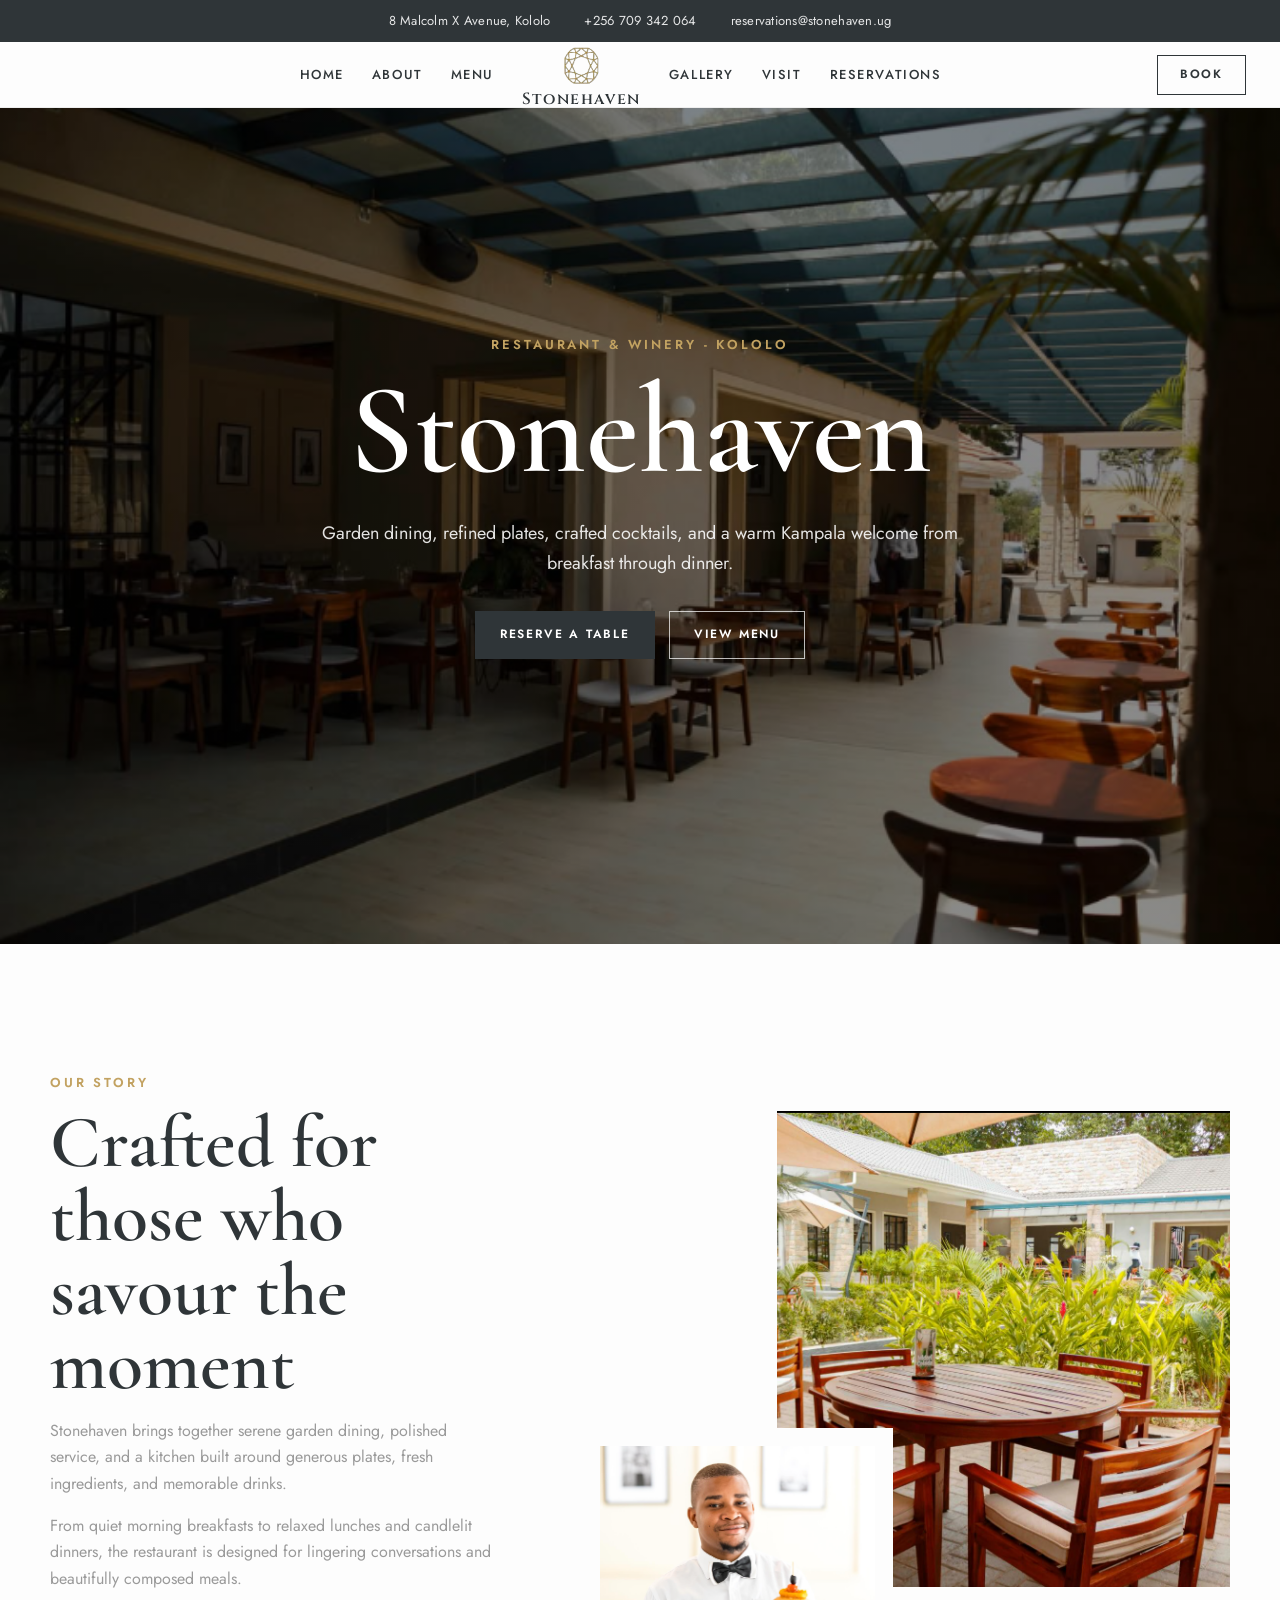
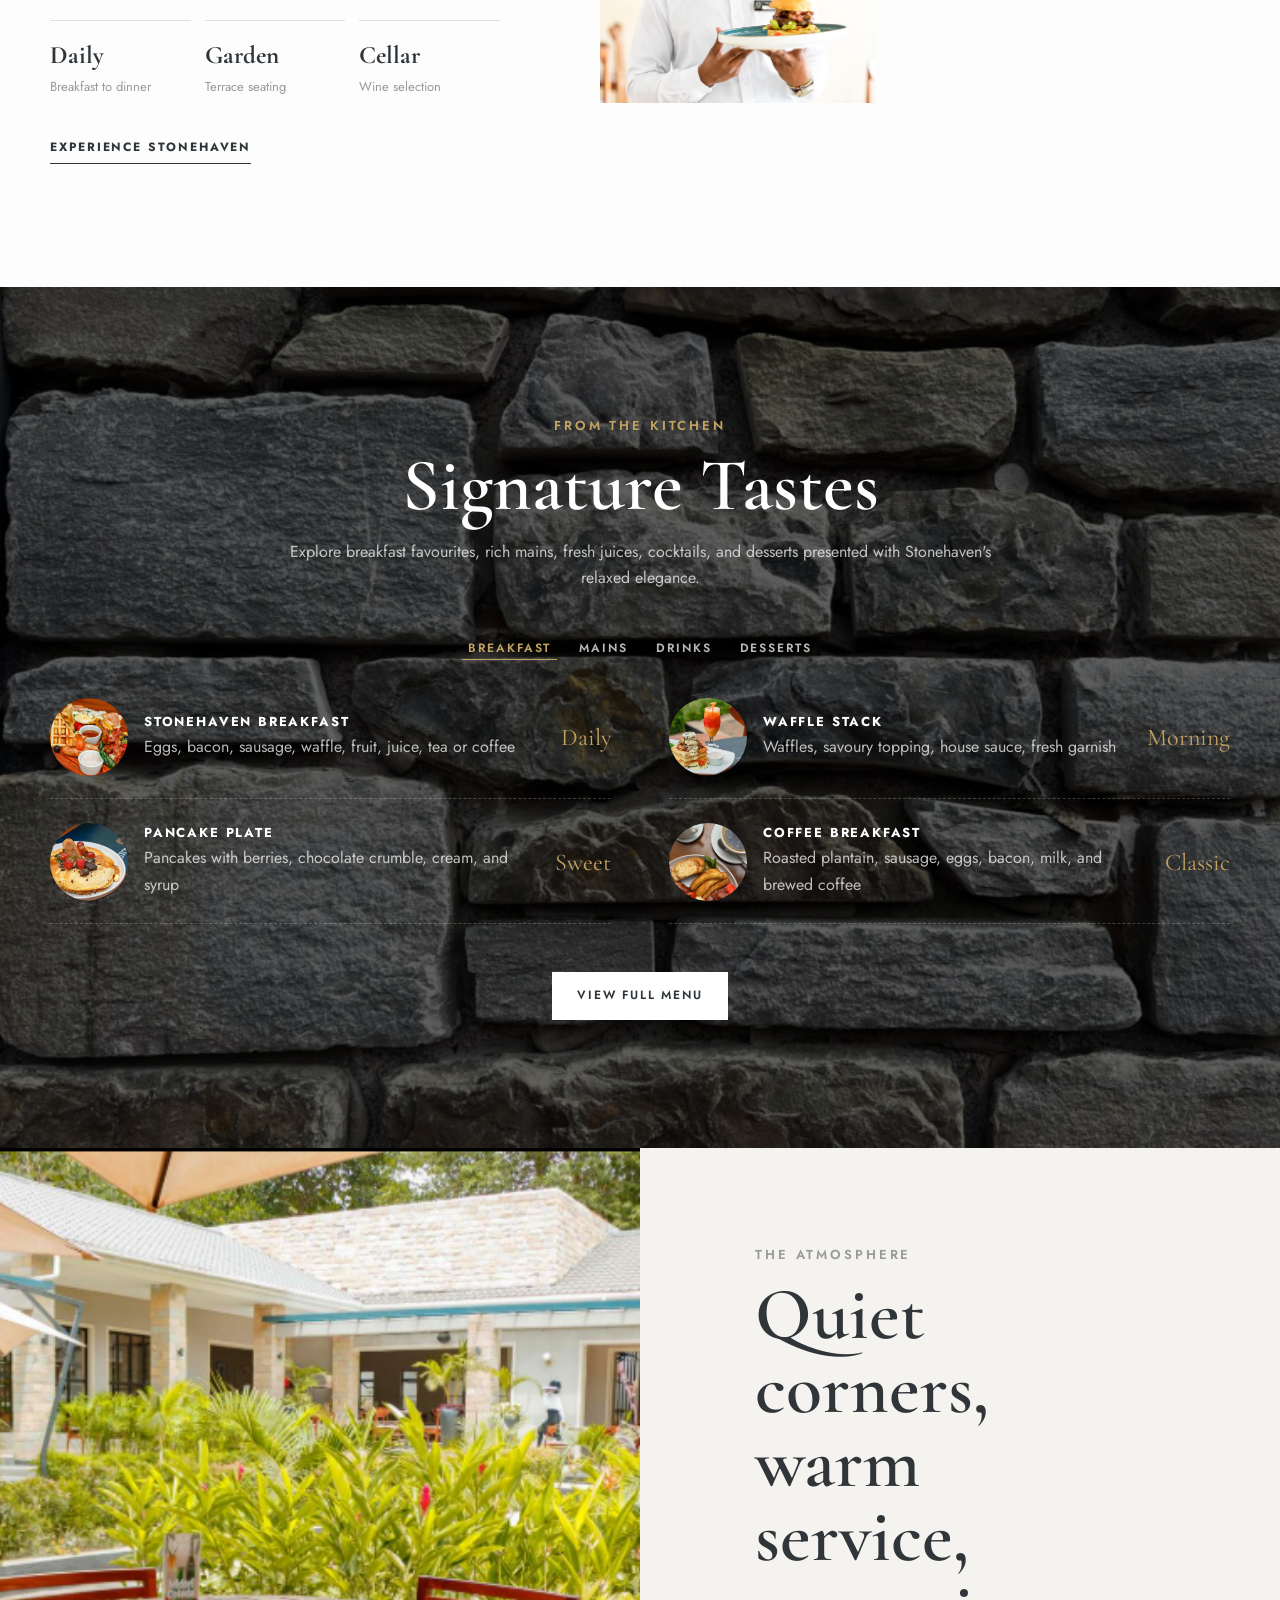
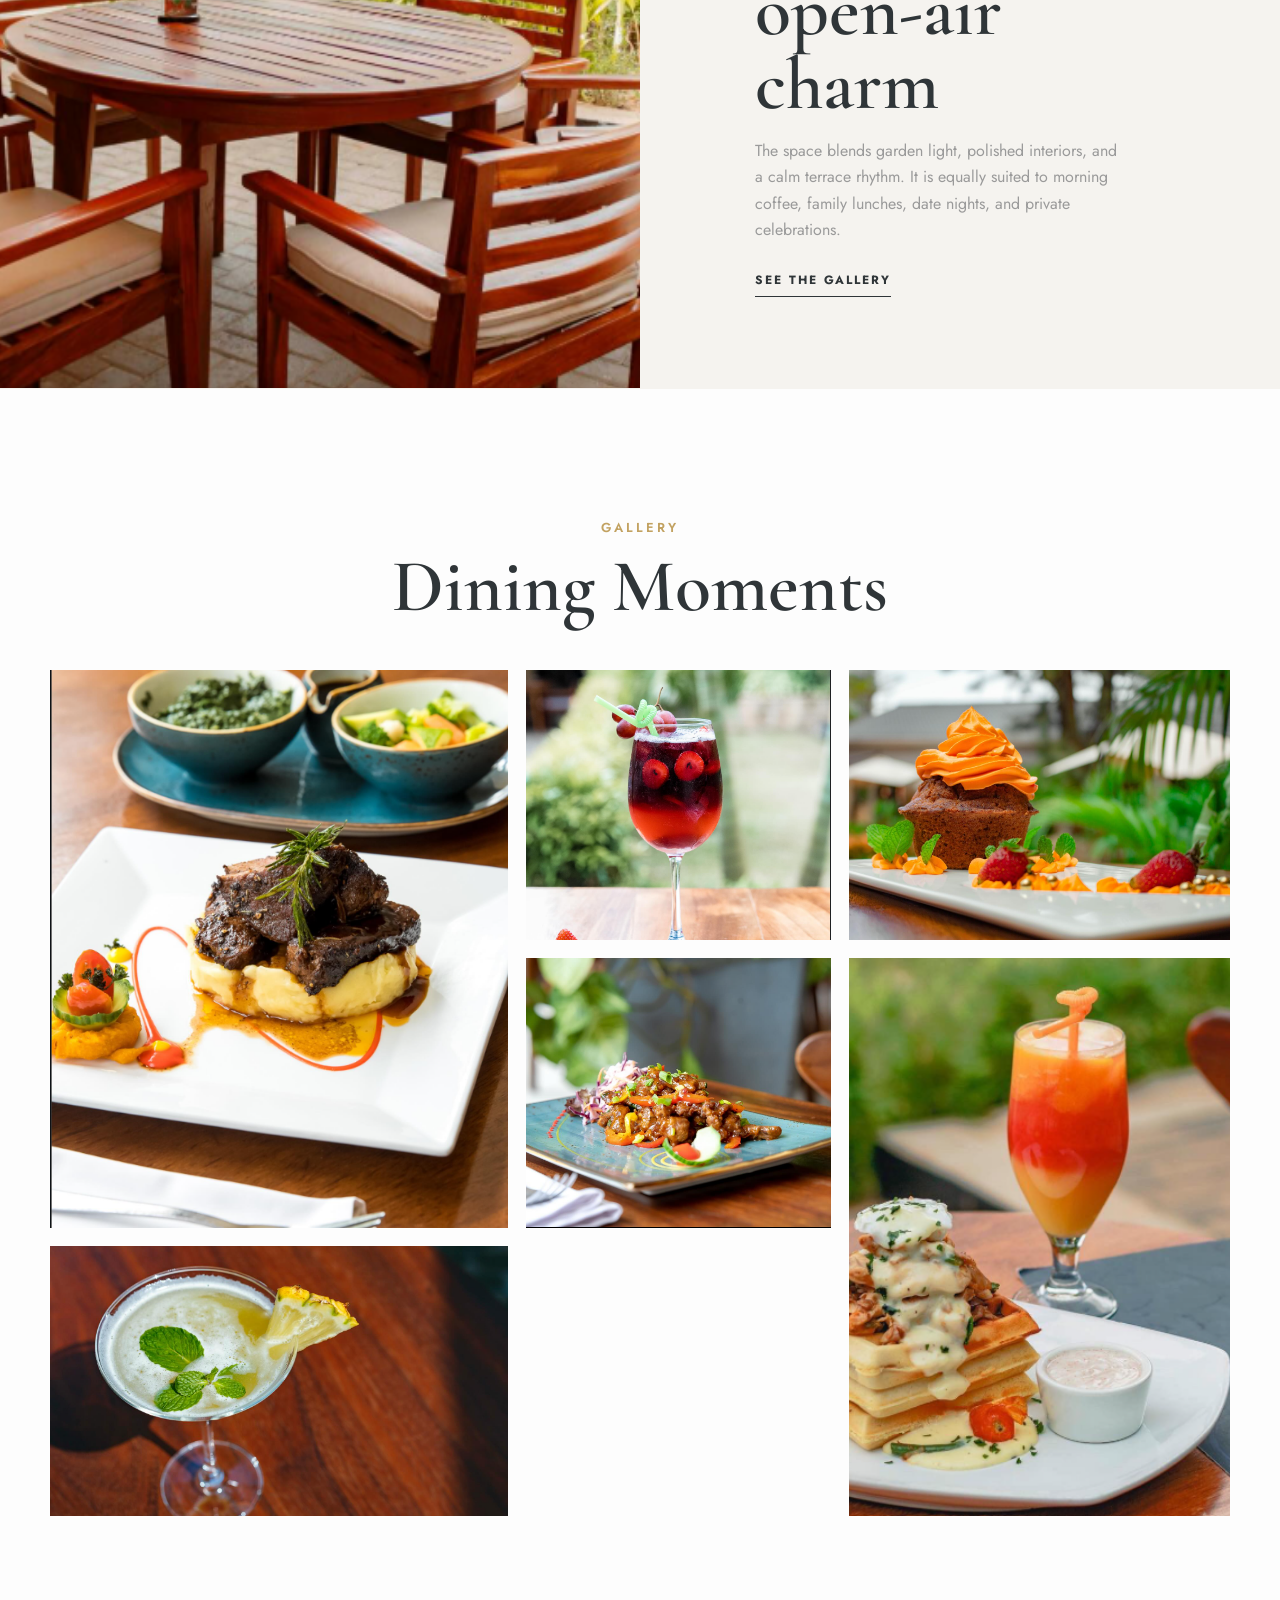
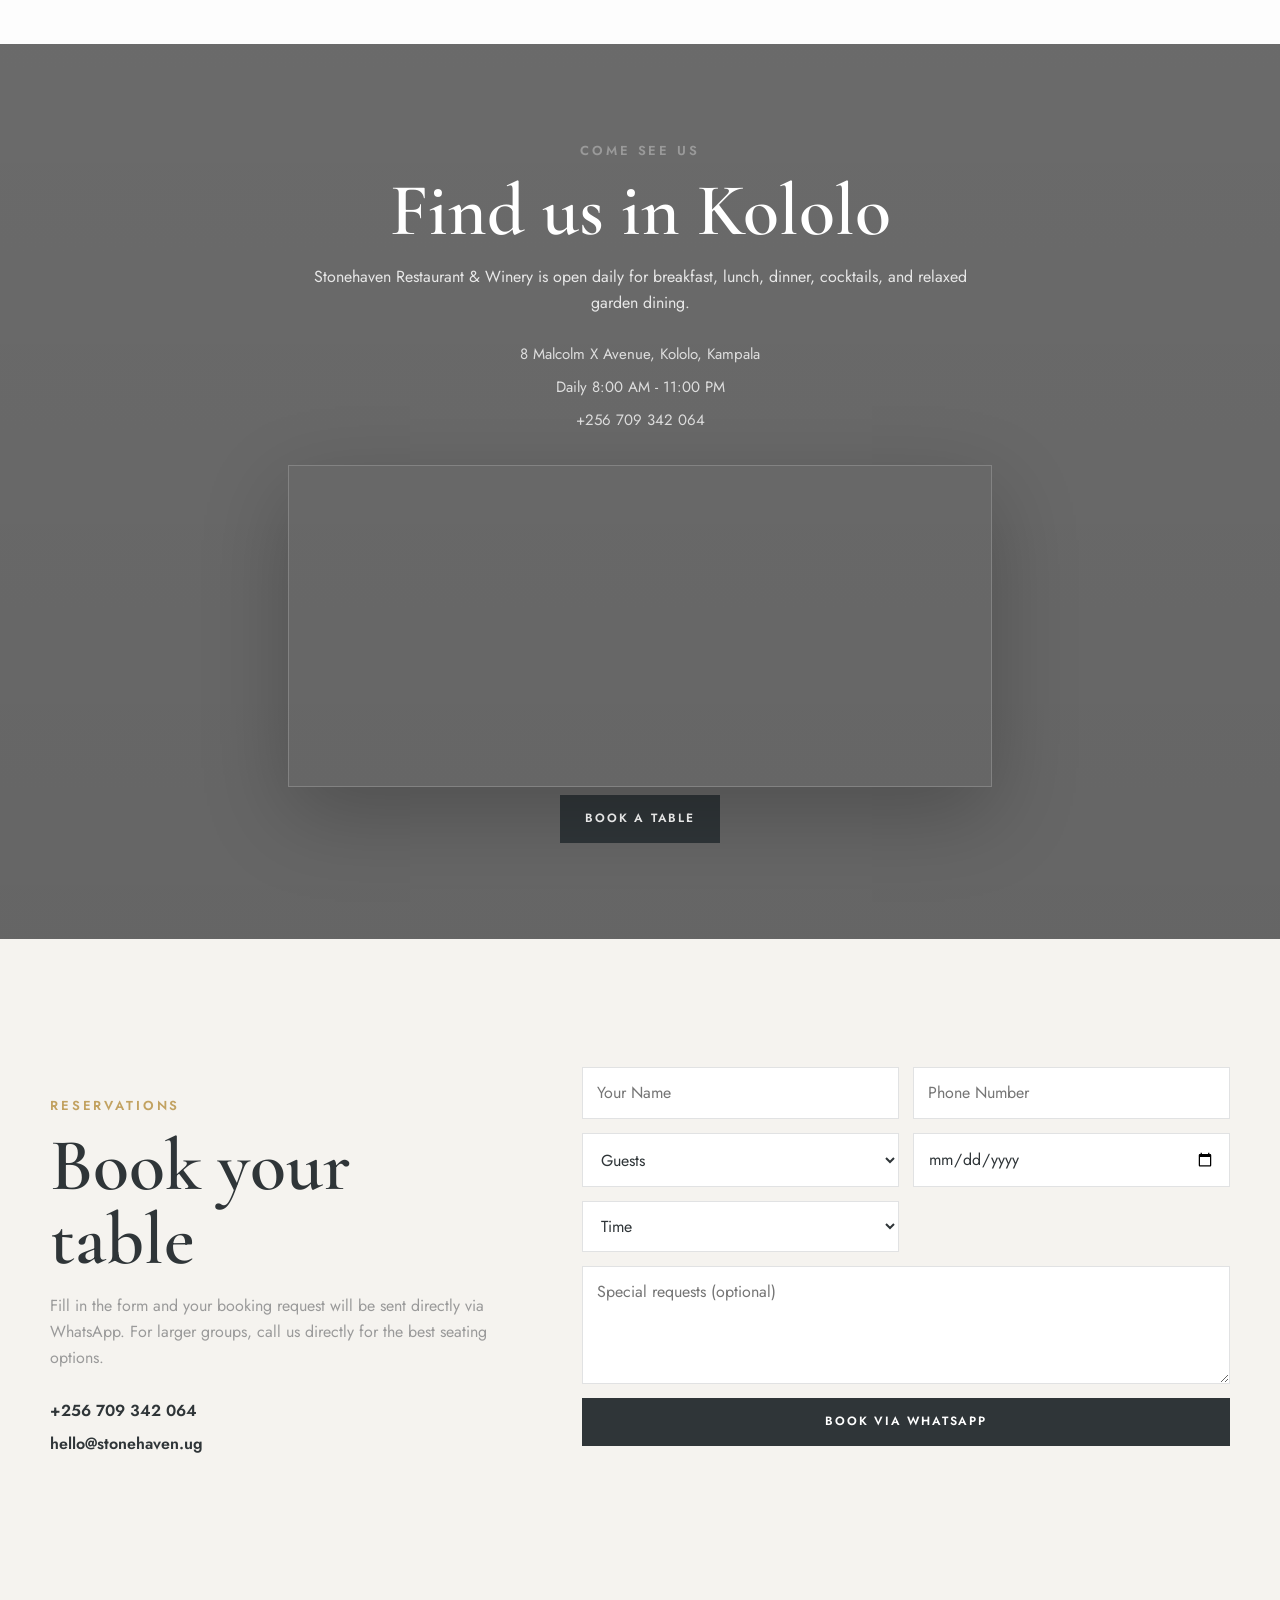
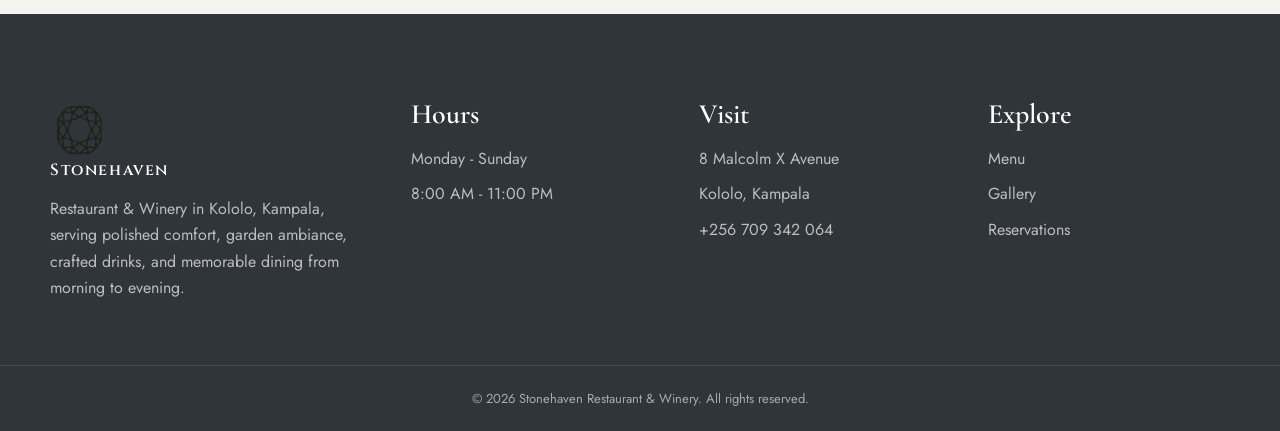
==== index.html @ a2970789 "Revamp of whole site and adding of menu pdf" ====
<!doctype html>
<html lang="en">
  <head>
    <meta charset="utf-8">
    <meta name="viewport" content="width=device-width, initial-scale=1">
    <title>Stonehaven Restaurant &amp; Winery</title>
    <meta name="description" content="Stonehaven Restaurant & Winery in Kololo, Kampala. Refined dining, garden ambiance, crafted cocktails, breakfast, lunch, dinner, and reservations.">
    <link rel="preconnect" href="https://fonts.googleapis.com">
    <link rel="preconnect" href="https://fonts.gstatic.com" crossorigin>
    <link href="https://fonts.googleapis.com/css2?family=Cinzel:wght@400;500;600;700&family=Cormorant+Garamond:ital,wght@0,400;0,500;0,600;0,700;1,500&family=Jost:wght@300;400;500;600;700&display=swap" rel="stylesheet">
    <link rel="stylesheet" href="css/styles.css">
    <link rel="icon" type="image/png" href="Media/logo.png">
  </head>
  <body>
    <div class="topbar">
      <div class="topbar__inner">
        <a href="#visit">8 Malcolm X Avenue, Kololo</a>
        <a href="tel:+256709342064">+256 709 342 064</a>
        <a href="mailto:reservations@stonehaven.ug">reservations@stonehaven.ug</a>
      </div>
    </div>

    <header class="site-header" data-header>
      <button class="icon-button site-header__menu" type="button" data-open-panel="menu" aria-label="Open menu">
        <span></span><span></span><span></span>
      </button>
      <nav class="site-nav site-nav--left" aria-label="Primary navigation left">
        <a href="index.html">Home</a>
        <a href="#about">About</a>
        <a href="menu.html">Menu</a>
      </nav>
      <a class="brand" href="index.html" aria-label="Stonehaven home">
        <img src="Media/logo.png" alt="Stonehaven logo" class="brand__mark">
        <span class="brand__text">Stonehaven</span>
      </a>
      <nav class="site-nav site-nav--right" aria-label="Primary navigation right">
        <a href="gallery.html">Gallery</a>
        <a href="#visit">Visit</a>
        <a href="#reserve">Reservations</a>
      </nav>
      <div class="site-header__actions"><a class="outline-button site-header__reserve" href="#reserve">Book</a></div>
    </header>

    <main>
      <section class="hero" id="home" aria-label="Stonehaven dining experience">
        <div class="hero__slides">
          <div class="hero__slide is-active"><img src="Media/ambiance .png" alt="Stonehaven covered terrace dining"></div>
          <div class="hero__slide"><img src="Media/More ambiance.png" alt="Stonehaven garden terrace"></div>
          <div class="hero__slide"><img src="Media/BBQ.png" alt="Stonehaven outdoor barbecue preparation"></div>
          <div class="hero__slide"><img src="Media/Fresh_juices.png" alt="Stonehaven fresh juices"></div>
        </div>
        <div class="hero__overlay"></div>
        <div class="hero__content reveal">
          <p class="eyebrow">Restaurant &amp; Winery - Kololo</p>
          <h1>Stonehaven</h1>
          <p>Garden dining, refined plates, crafted cocktails, and a warm Kampala welcome from breakfast through dinner.</p>
          <div class="hero__actions">
            <a class="solid-button" href="#reserve">Reserve a Table</a>
            <a class="ghost-button" href="menu.html">View Menu</a>
          </div>
        </div>
      </section>

      <section class="intro section" id="about">
        <div class="section__inner intro__grid">
          <div class="section-copy reveal">
            <p class="eyebrow">Our Story</p>
            <h2>Crafted for those who savour the moment</h2>
            <p>Stonehaven brings together serene garden dining, polished service, and a kitchen built around generous plates, fresh ingredients, and memorable drinks.</p>
            <p>From quiet morning breakfasts to relaxed lunches and candlelit dinners, the restaurant is designed for lingering conversations and beautifully composed meals.</p>
            <div class="feature-stats">
              <span><strong>Daily</strong> Breakfast to dinner</span>
              <span><strong>Garden</strong> Terrace seating</span>
              <span><strong>Cellar</strong> Wine selection</span>
            </div>
            <a class="text-link" href="#reserve">Experience Stonehaven</a>
          </div>
          <div class="image-pair reveal">
            <img src="Media/More ambiance.png" alt="Stonehaven outdoor garden seating">
            <img src="Media/Waiter and burger.png" alt="Stonehaven waiter presenting a burger">
          </div>
        </div>
      </section>

      <section class="menu-preview section section--dark" id="menu-preview">
        <div class="section__inner">
          <div class="center-heading reveal">
            <p class="eyebrow">From the Kitchen</p>
            <h2>Signature Tastes</h2>
            <p>Explore breakfast favourites, rich mains, fresh juices, cocktails, and desserts presented with Stonehaven's relaxed elegance.</p>
          </div>
          <div class="menu-tabs reveal" data-menu-tabs></div>
          <div class="menu-grid reveal" data-menu-grid></div>
          <div class="center-actions">
            <a class="solid-button solid-button--light" href="menu.html">View Full Menu</a>
          </div>
        </div>
      </section>

      <section class="split-feature section">
        <div class="split-feature__image reveal">
          <video autoplay muted loop playsinline preload="metadata" poster="Media/More ambiance.png">
            <source src="Media/More atmosphere.mp4" type="video/mp4">
          </video>
        </div>
        <div class="split-feature__content reveal">
          <p class="eyebrow">The Atmosphere</p>
          <h2>Quiet corners, warm service, open-air charm</h2>
          <p>The space blends garden light, polished interiors, and a calm terrace rhythm. It is equally suited to morning coffee, family lunches, date nights, and private celebrations.</p>
          <a class="text-link" href="gallery.html">See the Gallery</a>
        </div>
      </section>

      <section class="gallery section" id="gallery">
        <div class="section__inner">
          <div class="center-heading reveal">
            <p class="eyebrow">Gallery</p>
            <h2>Dining Moments</h2>
          </div>
          <div class="gallery__track reveal">
            <a class="gallery__item" href="gallery.html"><img src="Media/Lunch .png" alt="Stonehaven plated lunch"></a>
            <a class="gallery__item" href="gallery.html"><img src="Media/cocktail .png" alt="Stonehaven berry cocktail"></a>
            <a class="gallery__item" href="gallery.html"><img src="Media/Cake.png" alt="Stonehaven dessert cake"></a>
            <a class="gallery__item" href="gallery.html"><img src="Media/meat.png" alt="Stonehaven signature meat dish"></a>
            <a class="gallery__item" href="gallery.html"><img src="Media/morebreakfast2.png" alt="Stonehaven breakfast waffles"></a>
            <a class="gallery__item" href="gallery.html"><img src="Media/wine.png" alt="Stonehaven cocktail on wooden table"></a>
          </div>
        </div>
      </section>

      <section class="visit" id="visit">
        <div class="visit__media"></div>
        <div class="visit__content reveal">
          <p class="eyebrow">Come See Us</p>
          <h2>Find us in Kololo</h2>
          <p>Stonehaven Restaurant &amp; Winery is open daily for breakfast, lunch, dinner, cocktails, and relaxed garden dining.</p>
          <div class="visit__details">
            <span>8 Malcolm X Avenue, Kololo, Kampala</span>
            <span>Daily 8:00 AM - 11:00 PM</span>
            <span><a href="tel:+256709342064">+256 709 342 064</a></span>
          </div>
          <div class="visit__map">
            <iframe
              src="https://www.google.com/maps?q=8+Malcolm+X+Avenue,+Kololo,+Kampala,+Uganda&output=embed"
              loading="lazy"
              referrerpolicy="no-referrer-when-downgrade"
              title="Stonehaven Restaurant & Winery location map"
              allowfullscreen></iframe>
          </div>
          <a class="solid-button" href="#reserve">Book a Table</a>
        </div>
      </section>

      <section class="reservation-section section" id="reserve">
        <div class="section__inner reservation-section__grid">
          <div class="section-copy reveal">
            <p class="eyebrow">Reservations</p>
            <h2>Book your table</h2>
            <p>Fill in the form and your booking request will be sent directly via WhatsApp. For larger groups, call us directly for the best seating options.</p>
            <div class="contact-list">
              <a href="tel:+256709342064">+256 709 342 064</a>
              <a href="mailto:hello@stonehaven.ug">hello@stonehaven.ug</a>
            </div>
          </div>
          <div class="reservation-form reveal" id="whatsappBookingForm">
            <input type="text" id="wb-name" placeholder="Your Name" aria-label="Your name" required>
            <input type="tel" id="wb-phone" placeholder="Phone Number" aria-label="Phone number" required>
            <select id="wb-guests" aria-label="Number of guests" required>
              <option value="">Guests</option>
              <option>1 Guest</option>
              <option>2 Guests</option>
              <option>3 Guests</option>
              <option>4 Guests</option>
              <option>5 Guests</option>
              <option>6 Guests</option>
              <option>8+ Guests</option>
            </select>
            <input type="date" id="wb-date" aria-label="Booking date" required>
            <select id="wb-time" aria-label="Booking time" required>
              <option value="">Time</option>
              <option>08:00 AM</option>
              <option>10:30 AM</option>
              <option>12:30 PM</option>
              <option>06:30 PM</option>
              <option>08:00 PM</option>
              <option>09:00 PM</option>
            </select>
            <textarea id="wb-message" placeholder="Special requests (optional)" aria-label="Special requests"></textarea>
            <button type="button" id="wb-submit" class="solid-button" onclick="sendWhatsAppBooking()">Book via WhatsApp</button>
            <p class="form-note" id="wb-note"></p>
          </div>
        </div>
      </section>
    </main>

    <footer class="site-footer">
      <div class="site-footer__inner">
        <div>
          <a class="brand brand--footer" href="index.html" aria-label="Stonehaven home">
            <img src="Media/logo.png" alt="Stonehaven logo" class="brand__mark">
            <span class="brand__text">Stonehaven</span>
          </a>
          <p>Restaurant &amp; Winery in Kololo, Kampala, serving polished comfort, garden ambiance, crafted drinks, and memorable dining from morning to evening.</p>
        </div>
        <div>
          <h3>Hours</h3>
          <p>Monday - Sunday</p>
          <p>8:00 AM - 11:00 PM</p>
        </div>
        <div>
          <h3>Visit</h3>
          <p>8 Malcolm X Avenue</p>
          <p>Kololo, Kampala</p>
          <p><a href="tel:+256709342064">+256 709 342 064</a></p>
        </div>
        <div>
          <h3>Explore</h3>
          <p><a href="menu.html">Menu</a></p>
          <p><a href="gallery.html">Gallery</a></p>
          <p><a href="#reserve">Reservations</a></p>
        </div>
      </div>
      <div class="site-footer__bottom">© 2026 Stonehaven Restaurant &amp; Winery. All rights reserved.</div>
    </footer>

    <aside class="side-panel" data-panel="menu" aria-hidden="true">
      <button class="panel-close" type="button" data-close-panel>Close</button>
      <a class="brand" href="index.html">
        <img src="Media/logo.png" alt="Stonehaven logo" class="brand__mark">
        <span class="brand__text">Stonehaven</span>
      </a>
      <nav class="side-panel__nav" aria-label="Mobile navigation">
        <a href="index.html">Home</a>
        <a href="#about">About</a>
        <a href="menu.html">Menu</a>
        <a href="gallery.html">Gallery</a>
        <a href="#visit">Visit</a>
        <a href="#reserve">Reservations</a>
      </nav>
      <div class="side-panel__footer">
        <p>8 Malcolm X Avenue, Kololo</p>
        <p>+256 709 342 064</p>
        <p>reservations@stonehaven.ug</p>
      </div>
    </aside>

    <aside class="search-screen" data-panel="search" aria-hidden="true">
      <button class="panel-close" type="button" data-close-panel>Close</button>
      <form class="search-form" role="search">
        <input type="search" placeholder="Search menu, gallery, reservations" aria-label="Search keyword">
        <button type="submit" aria-label="Submit search"></button>
      </form>
    </aside>

    <button class="to-top" type="button" data-to-top aria-label="Back to top"></button>
    <div class="backdrop" data-backdrop></div>
    <script src="js/script.js"></script>
  </body>
</html>
---- css/styles.css ----
:root {
  --primary: #2F3538;
  --primary-700: #20262a;
  --ink: #2F3538;
  --muted: #9A9A9A;
  --cream: #f5f3ef;
  --paper: #FDFDFD;
  --line: rgba(47, 53, 56, 0.14);
  --white: #ffffff;
  --gold: #C2A261;
  --shadow: 0 28px 80px rgba(0, 0, 0, 0.22);
  --serif: "Cormorant Garamond", Georgia, serif;
  --sans: "Jost", Arial, sans-serif;
  --brand: "Cinzel", Georgia, serif;
}

* { box-sizing: border-box; }
html { scroll-behavior: smooth; }
body {
  margin: 0;
  color: var(--ink);
  background: var(--paper);
  font-family: var(--sans);
  font-size: 16px;
  line-height: 1.65;
  overflow-x: hidden;
}
body.panel-open { overflow: hidden; }
a { color: inherit; text-decoration: none; }
img, video { display: block; width: 100%; height: 100%; object-fit: cover; }
button, input, select, textarea { font: inherit; }

.topbar {
  background: var(--primary);
  color: rgba(255,255,255,.88);
  font-size: 13px;
  letter-spacing: .02em;
}
.topbar__inner {
  max-width: 1180px;
  min-height: 42px;
  margin: 0 auto;
  padding: 0 28px;
  display: flex;
  align-items: center;
  justify-content: center;
  gap: 34px;
}

.site-header {
  position: sticky;
  top: 0;
  z-index: 50;
  min-height: 64px;
  padding: 0 34px;
  display: grid;
  grid-template-columns: 1fr auto 1fr auto;
  align-items: center;
  gap: 28px;
  background: rgba(253, 253, 253, .94);
  border-bottom: 1px solid rgba(0,0,0,.06);
  backdrop-filter: blur(16px);
  transition: min-height .25s ease, box-shadow .25s ease, background .25s ease;
}
.site-header > .site-nav--right {
  grid-column: 3;
  display: flex;
  align-items: center;
}
.site-header__actions {
  grid-column: 4;
  justify-self: end;
  align-self: center;
  display: flex;
  align-items: center;
}
.site-header__actions .outline-button {
  min-height: 38px;
  padding: 9px 22px;
}
.site-header--solid,
.site-header.is-compact {
  min-height: 58px;
  box-shadow: 0 14px 36px rgba(0,0,0,.08);
}
.site-nav {
  display: flex;
  align-items: center;
  gap: 28px;
  text-transform: uppercase;
  font-size: 13px;
  font-weight: 500;
  letter-spacing: .12em;
}
.site-nav--left { justify-content: flex-end; }
.site-nav--right { justify-content: flex-start; gap: 28px; }
.site-nav a {
  position: relative;
  display: inline-flex;
  align-items: center;
  padding: 22px 0;
}
.site-nav a::after {
  content: "";
  position: absolute;
  left: 0;
  right: 0;
  bottom: 14px;
  height: 1px;
  background: currentColor;
  transform: scaleX(0);
  transform-origin: right;
  transition: transform .24s ease;
}
.site-nav a:hover::after {
  transform: scaleX(1);
  transform-origin: left;
}
.brand {
  display: inline-grid;
  place-items: center;
  gap: 4px;
  text-align: center;
}
.brand__mark {
  width: 44px;
  height: 44px;
  object-fit: contain;
  border-radius: 50%;
  background: transparent;
  mix-blend-mode: multiply;
}
.brand__text {
  font-family: var(--brand);
  font-size: 16px;
  font-weight: 600;
  line-height: 1;
  letter-spacing: .1em;
}
.brand--footer {
  place-items: start;
  margin-bottom: 18px;
}
.brand--footer .brand__mark { width: 58px; height: 58px; }

.icon-button {
  display: none;
  width: 44px;
  height: 44px;
  border: 0;
  background: transparent;
  cursor: pointer;
}
.icon-button span {
  display: block;
  width: 24px;
  height: 2px;
  margin: 5px auto;
  background: var(--ink);
}
/* === FIX: Hide search trigger === */
.search-trigger { display: none; }

/* === FIX: Header centered properly === */

.outline-button,
.solid-button,
.ghost-button,
.reservation-form button,
.quick-booking a {
  min-height: 48px;
  padding: 13px 24px;
  display: inline-flex;
  align-items: center;
  justify-content: center;
  border: 1px solid var(--primary);
  cursor: pointer;
  text-transform: uppercase;
  font-size: 12px;
  font-weight: 600;
  letter-spacing: .15em;
  transition: transform .24s ease, background .24s ease, color .24s ease, border-color .24s ease;
}
.outline-button,
.ghost-button {
  background: transparent;
  color: var(--primary);
}
.solid-button,
.reservation-form button,
.quick-booking a {
  background: var(--primary);
  color: var(--white);
}
.solid-button--light {
  border-color: var(--white);
  background: var(--white);
  color: var(--primary);
}
.hero .ghost-button {
  border-color: rgba(255,255,255,.72);
  color: var(--white);
}
.outline-button:hover,
.solid-button:hover,
.ghost-button:hover,
.reservation-form button:hover,
.quick-booking a:hover { transform: translateY(-2px); }

.hero {
  position: relative;
  min-height: calc(100vh - 64px);
  display: grid;
  place-items: center;
  overflow: visible;
  color: var(--white);
}
.hero__slides,
.hero__slide,
.hero__overlay {
  position: absolute;
  inset: 0;
}
.hero__slides { overflow: hidden; }
.hero__slide {
  opacity: 0;
  transform: scale(1.05);
  transition: opacity 1s ease, transform 6s linear;
}
.hero__slide.is-active {
  opacity: 1;
  transform: scale(1);
}
.hero__overlay {
  background: linear-gradient(rgba(0,0,0,.46), rgba(0,0,0,.46));
}
.hero__content {
  position: relative;
  z-index: 2;
  max-width: 840px;
  padding: 120px 28px 180px;
  text-align: center;
}
.hero__actions { display: flex; justify-content: center; gap: 14px; flex-wrap: wrap; }
.eyebrow {
  margin: 0 0 12px;
  color: var(--gold);
  text-transform: uppercase;
  font-size: 13px;
  font-weight: 600;
  letter-spacing: .22em;
}
h1, h2, h3 {
  margin: 0;
  font-family: var(--serif);
  font-weight: 600;
  line-height: 1;
  letter-spacing: 0;
}
h1 { font-size: clamp(64px, 10vw, 128px); }
h2 { font-size: clamp(42px, 6vw, 74px); }
h3 { font-size: 25px; }
.hero__content p:not(.eyebrow) {
  max-width: 650px;
  margin: 24px auto 32px;
  color: rgba(255,255,255,.88);
  font-size: 18px;
}
/* Ensure intro section has standard top padding */
.intro { padding-top: 0; }
input, select, textarea {
  width: 100%;
  min-height: 48px;
  padding: 12px 14px;
  border: 1px solid var(--line);
  border-radius: 0;
  background: var(--white);
  color: var(--ink);
}
textarea { min-height: 118px; resize: vertical; }

.section { padding: 128px 0; }
.section__inner { width: min(1180px, calc(100% - 48px)); margin: 0 auto; }
.intro__grid,
.reservation-section__grid,
.video-gallery__grid {
  display: grid;
  grid-template-columns: .82fr 1.18fr;
  align-items: center;
  gap: 82px;
}
.section-copy p:not(.eyebrow),
.split-feature__content p,
.visit__content p,
.site-footer p,
.center-heading p:not(.eyebrow) { color: var(--muted); }
.text-link {
  position: relative;
  display: inline-block;
  margin-top: 12px;
  color: var(--primary);
  text-transform: uppercase;
  font-size: 12px;
  font-weight: 700;
  letter-spacing: .16em;
}
.text-link::after {
  content: "";
  position: absolute;
  left: 0;
  right: 0;
  bottom: -6px;
  height: 1px;
  background: currentColor;
}
.feature-stats {
  display: grid;
  grid-template-columns: repeat(3, 1fr);
  gap: 14px;
  margin: 28px 0;
}
.feature-stats span {
  padding-top: 14px;
  border-top: 1px solid var(--line);
  color: var(--muted);
  font-size: 13px;
}
.feature-stats strong {
  display: block;
  color: var(--primary);
  font-family: var(--serif);
  font-size: 25px;
}
.image-pair {
  position: relative;
  min-height: 610px;
}
.image-pair img:first-child {
  position: absolute;
  right: 0;
  top: 0;
  width: 70%;
  height: 78%;
}
.image-pair img:last-child {
  position: absolute;
  left: 0;
  bottom: 0;
  width: 48%;
  height: 48%;
  border: 18px solid var(--paper);
}

.section--dark {
  background:
    linear-gradient(rgba(0,0,0,.62), rgba(0,0,0,.62)),
    url("../Media/wall.jpg") center / cover;
  color: var(--white);
}
.section--dark .section-copy p:not(.eyebrow),
.section--dark .center-heading p:not(.eyebrow),
.section--dark .menu-item p { color: rgba(255,255,255,.72); }
.center-heading {
  max-width: 720px;
  margin: 0 auto 46px;
  text-align: center;
}
.menu-tabs {
  display: flex;
  justify-content: center;
  gap: 16px;
  margin-bottom: 38px;
  flex-wrap: wrap;
}
.menu-tabs button,
.filter-bar button {
  border: 0;
  border-bottom: 1px solid transparent;
  background: transparent;
  color: rgba(255,255,255,.72);
  cursor: pointer;
  text-transform: uppercase;
  font-size: 12px;
  font-weight: 600;
  letter-spacing: .16em;
}
.menu-tabs button.is-active,
.filter-bar button.is-active { color: var(--gold); border-color: currentColor; }
.menu-grid {
  display: grid;
  grid-template-columns: repeat(2, minmax(0, 1fr));
  gap: 24px 58px;
}
.menu-item {
  display: grid;
  grid-template-columns: 78px 1fr auto;
  gap: 16px;
  align-items: center;
  padding-bottom: 22px;
  border-bottom: 1px dashed rgba(255,255,255,.22);
}
.menu-item img {
  width: 78px;
  height: 78px;
  border-radius: 50%;
}
.menu-item h3 {
  margin-bottom: 6px;
  font-family: var(--sans);
  font-size: 13px;
  font-weight: 700;
  text-transform: uppercase;
  letter-spacing: .14em;
}
.menu-item p { margin: 0; }
.menu-item__price { color: var(--gold); font-family: var(--serif); font-size: 24px; }
.center-actions { margin-top: 48px; text-align: center; }

.split-feature {
  display: grid;
  grid-template-columns: 1fr 1fr;
  padding: 0;
  background: var(--cream);
}
.split-feature__image { min-height: 640px; background: var(--ink); }
.split-feature__content {
  align-self: center;
  max-width: 600px;
  padding: 96px 9vw;
}
.gallery { background: var(--paper); }
.gallery__track {
  display: grid;
  grid-template-columns: 1.2fr .8fr 1fr;
  grid-auto-rows: 270px;
  gap: 18px;
}
.gallery__item {
  position: relative;
  overflow: hidden;
  cursor: pointer;
}
.gallery__item:nth-child(1),
.gallery__item:nth-child(5) { grid-row: span 2; }
.gallery__item img { transition: transform .55s ease; }
.gallery__item:hover img { transform: scale(1.07); }

.visit {
  position: relative;
  min-height: 660px;
  display: grid;
  place-items: center;
  overflow: hidden;
  color: var(--white);
  text-align: center;
}
.visit__media {
  position: absolute;
  inset: 0;
  background:
    linear-gradient(rgba(0,0,0,.58), rgba(0,0,0,.6)),
    url("../Media/ambiance .png") center / cover fixed;
}
.visit__content {
  position: relative;
  max-width: 760px;
  padding: 96px 28px;
}
.visit__content p:not(.eyebrow) { color: rgba(255,255,255,.84); }
.visit__details {
  display: grid;
  gap: 8px;
  margin: 26px auto 32px;
  color: rgba(255,255,255,.78);
  font-size: 15px;
}
.visit__map {
  position: relative;
  width: 100%;
  margin: 28px auto 8px;
  border: 1px solid rgba(255,255,255,.18);
  box-shadow: var(--shadow);
  overflow: hidden;
}
.visit__map iframe {
  display: block;
  width: 100%;
  height: 320px;
  border: 0;
}
.reservation-section { background: var(--cream); }
.contact-list { display: grid; gap: 7px; margin-top: 26px; color: var(--primary); font-weight: 600; }
.reservation-form {
  display: grid;
  grid-template-columns: repeat(2, minmax(0, 1fr));
  gap: 14px;
}
.reservation-form textarea,
.reservation-form button,
.form-note { grid-column: 1 / -1; }
.form-note { margin: 0; color: var(--primary); font-weight: 600; min-height: 1.6em; }

.page-hero {
  position: relative;
  min-height: 620px;
  display: grid;
  place-items: end center;
  overflow: hidden;
  color: var(--white);
}
.page-hero__bg,
.page-hero__overlay {
  position: absolute;
  inset: 0;
}
.page-hero__overlay {
  background: linear-gradient(rgba(0,0,0,.38), rgba(0,0,0,.72));
}
.page-hero__content {
  position: relative;
  width: min(980px, calc(100% - 48px));
  margin: 0 auto;
  padding: 160px 0 92px;
  text-align: center;
}
.page-hero h1 { font-size: clamp(48px, 8vw, 96px); }
.page-hero p:not(.eyebrow) { max-width: 650px; margin: 24px auto 0; color: rgba(255,255,255,.82); }
.menu-page { background: var(--paper); }
.menu-category {
  display: grid;
  grid-template-columns: .92fr 1.08fr;
  gap: 58px;
  align-items: center;
  margin-bottom: 96px;
}
.menu-category--reverse { direction: rtl; }
.menu-category--reverse > * { direction: ltr; }
.menu-category__media {
  min-height: 520px;
  overflow: hidden;
  box-shadow: var(--shadow);
}
.menu-list {
  display: grid;
  gap: 18px;
  margin-top: 28px;
}
.menu-list article {
  padding-bottom: 18px;
  border-bottom: 1px dashed var(--line);
}
.menu-list strong {
  display: block;
  font-family: var(--serif);
  color: var(--primary);
  font-size: 27px;
  line-height: 1.1;
}
.menu-list span { color: var(--muted); }
.menu-card-grid {
  display: grid;
  grid-template-columns: repeat(4, 1fr);
  gap: 20px;
  margin: 0 0 96px;
}
.dish-card {
  background: var(--white);
  box-shadow: 0 16px 48px rgba(0,0,0,.08);
}
.dish-card img { height: 240px; }
.dish-card div { padding: 22px; }
.dish-card h3 { color: var(--primary); font-size: 30px; }
.dish-card p:last-child { color: var(--muted); margin-bottom: 0; }

/* Full menu CTA block */
.full-menu-cta {
  margin-top: 32px;
  padding: 72px 48px;
  text-align: center;
  background: var(--cream);
}
.full-menu-cta h2 { margin: 12px 0 20px; }
.full-menu-cta p:not(.eyebrow) { max-width: 520px; margin: 0 auto 36px; color: var(--muted); }
@media (max-width: 720px) {
  .full-menu-cta { padding: 54px 24px; }
}

.video-gallery__grid { align-items: start; }
.video-stack {
  display: grid;
  grid-template-columns: 1fr 1fr;
  gap: 18px;
}
.video-stack video {
  aspect-ratio: 4 / 5;
  height: auto;
  background: #000;
}
.filter-bar {
  display: flex;
  justify-content: center;
  flex-wrap: wrap;
  gap: 18px;
  margin-bottom: 46px;
}
.filter-bar button { color: var(--primary); }
.masonry-gallery {
  columns: 4 230px;
  column-gap: 18px;
}
.masonry-gallery button {
  display: block;
  width: 100%;
  margin: 0 0 18px;
  padding: 0;
  border: 0;
  background: transparent;
  cursor: zoom-in;
  break-inside: avoid;
  overflow: hidden;
}
.masonry-gallery img {
  height: auto;
  max-height: 560px;
  object-fit: cover;
  transition: transform .4s ease, opacity .25s ease;
}
.masonry-gallery button:hover img { transform: scale(1.03); }
.masonry-gallery button.is-hidden { display: none; }
.lightbox {
  position: fixed;
  z-index: 130;
  inset: 0;
  display: grid;
  place-items: center;
  padding: 72px 24px 32px;
  background: rgba(0,0,0,.88);
  opacity: 0;
  visibility: hidden;
  transition: opacity .25s ease, visibility .25s ease;
}
.lightbox.is-open { opacity: 1; visibility: visible; }
.lightbox img {
  width: auto;
  height: auto;
  max-width: min(1100px, 94vw);
  max-height: 82vh;
  object-fit: contain;
  box-shadow: var(--shadow);
}
.lightbox__close {
  position: absolute;
  top: 28px;
  right: 32px;
  border: 0;
  background: transparent;
  color: var(--white);
  cursor: pointer;
  text-transform: uppercase;
  letter-spacing: .16em;
  font-size: 12px;
}

.site-footer { background: #2F3538; color: var(--white); }
.site-footer__inner {
  width: min(1180px, calc(100% - 48px));
  margin: 0 auto;
  padding: 86px 0 54px;
  display: grid;
  grid-template-columns: 1.3fr 1fr 1fr 1fr;
  gap: 46px;
}
.site-footer h3 { margin-bottom: 18px; font-size: 28px; }
.site-footer p { margin: 0 0 9px; color: rgba(255,255,255,.68); }
.site-footer__bottom {
  padding: 22px;
  border-top: 1px solid rgba(255,255,255,.1);
  color: rgba(255,255,255,.58);
  text-align: center;
  font-size: 13px;
}
.compact-footer { margin-top: 0; }

.side-panel {
  position: fixed;
  z-index: 100;
  inset: 0 auto 0 0;
  width: min(420px, 92vw);
  padding: 38px;
  background: var(--paper);
  box-shadow: var(--shadow);
  transform: translateX(-105%);
  visibility: hidden;
  transition: transform .34s ease, visibility .34s ease;
}
.side-panel.is-open {
  transform: translateX(0);
  visibility: visible;
}
.panel-close {
  margin: 0 0 34px auto;
  display: block;
  border: 0;
  background: transparent;
  cursor: pointer;
  color: var(--muted);
  text-transform: uppercase;
  font-size: 12px;
  letter-spacing: .16em;
}
.side-panel__nav {
  display: grid;
  gap: 18px;
  margin: 42px 0;
  font-family: var(--serif);
  font-size: 34px;
  line-height: 1;
}
.side-panel__footer {
  position: absolute;
  right: 38px;
  bottom: 38px;
  left: 38px;
  color: var(--muted);
}
.search-screen {
  position: fixed;
  z-index: 110;
  inset: 0;
  display: grid;
  place-items: center;
  padding: 36px;
  background: rgba(47,53,56,.97);
  color: var(--white);
  opacity: 0;
  visibility: hidden;
  transition: opacity .3s ease, visibility .3s ease;
}
.search-screen.is-open { opacity: 1; visibility: visible; }
.search-screen .panel-close {
  position: absolute;
  top: 34px;
  right: 36px;
  color: rgba(255,255,255,.72);
}
.search-form {
  width: min(760px, 100%);
  display: grid;
  grid-template-columns: 1fr 62px;
  border-bottom: 1px solid rgba(255,255,255,.32);
}
.search-form input {
  min-height: 76px;
  border: 0;
  background: transparent;
  color: var(--white);
  font-family: var(--serif);
  font-size: clamp(30px, 7vw, 72px);
  outline: 0;
}
.search-form input::placeholder { color: rgba(255,255,255,.36); }
.search-form button {
  position: relative;
  border: 0;
  background: transparent;
  cursor: pointer;
}
.search-form button::before {
  content: "";
  position: absolute;
  width: 22px;
  height: 22px;
  left: 14px;
  top: 25px;
  border: 2px solid var(--white);
  border-radius: 50%;
}
.search-form button::after {
  content: "";
  position: absolute;
  width: 14px;
  height: 2px;
  left: 35px;
  top: 47px;
  background: var(--white);
  transform: rotate(45deg);
}
.backdrop {
  position: fixed;
  z-index: 90;
  inset: 0;
  background: rgba(0,0,0,.48);
  opacity: 0;
  pointer-events: none;
  transition: opacity .28s ease;
}
.backdrop.is-visible { opacity: 1; pointer-events: auto; }
.to-top {
  position: fixed;
  right: 22px;
  bottom: 22px;
  z-index: 40;
  width: 44px;
  height: 44px;
  border: 1px solid rgba(255,255,255,.28);
  background: var(--primary);
  opacity: 0;
  pointer-events: none;
  cursor: pointer;
  transition: opacity .25s ease, transform .25s ease;
}
.to-top::before {
  content: "";
  position: absolute;
  inset: 16px;
  border-top: 2px solid var(--white);
  border-left: 2px solid var(--white);
  transform: translateY(4px) rotate(45deg);
}
.to-top.is-visible { opacity: 1; pointer-events: auto; }
.reveal {
  opacity: 0;
  transform: translateY(28px);
  transition: opacity .7s ease, transform .7s ease;
}
.reveal.is-visible {
  opacity: 1;
  transform: translateY(0);
}

@media (max-width: 1080px) {
  .site-header { grid-template-columns: auto 1fr; min-height: 64px; }
  .site-nav, .site-header__reserve { display: none; }
  .icon-button { display: block; }
  .brand { justify-self: center; }
  .quick-booking { grid-template-columns: repeat(2, minmax(0, 1fr)); }
  .quick-booking span, .quick-booking strong, .quick-booking a { grid-column: 1 / -1; }
  .intro__grid,
  .reservation-section__grid,
  .split-feature,
  .site-footer__inner,
  .menu-category,
  .video-gallery__grid { grid-template-columns: 1fr; }
  .menu-category--reverse { direction: ltr; }
  .split-feature__image { min-height: 460px; }
  .split-feature__content { max-width: none; }
  .gallery__track { grid-template-columns: repeat(2, minmax(0, 1fr)); }
  .menu-card-grid { grid-template-columns: repeat(2, 1fr); }
}
@media (max-width: 720px) {
  .topbar__inner {
    justify-content: flex-start;
    overflow-x: auto;
    padding: 0 18px;
    gap: 22px;
    white-space: nowrap;
  }
  .site-header { padding: 0 18px; }
  .brand__mark { width: 52px; height: 52px; }
  .brand__text { display: none; }
  .hero { min-height: 720px; }
  .hero__content { padding: 80px 22px 80px; }
  .section { padding: 86px 0; }
  .section__inner { width: min(100% - 32px, 1180px); }
  .image-pair { min-height: 430px; }
  .image-pair img:first-child { width: 78%; height: 72%; }
  .image-pair img:last-child { width: 58%; height: 45%; border-width: 10px; }
  .feature-stats,
  .menu-grid,
  .reservation-form,
  .gallery__track,
  .video-stack,
  .menu-card-grid { grid-template-columns: 1fr; }
  .menu-item { grid-template-columns: 64px 1fr; }
  .menu-item__price { grid-column: 2; }
  .menu-item img { width: 64px; height: 64px; }
  .gallery__track { grid-auto-rows: 240px; }
  .gallery__item:nth-child(1), .gallery__item:nth-child(5) { grid-row: span 1; }
  .visit__media { background-attachment: scroll; }
  .visit__map iframe { height: 240px; }
  .side-panel { padding: 30px 24px; }
  .side-panel__footer { right: 24px; bottom: 24px; left: 24px; }
  .page-hero { min-height: 520px; }
  .page-hero__content { width: min(100% - 32px, 980px); padding-bottom: 70px; }
  .menu-category__media { min-height: 380px; }
  .masonry-gallery { columns: 2 150px; column-gap: 10px; }
  .masonry-gallery button { margin-bottom: 10px; }
}
@media (max-width: 440px) {
  h1 { font-size: 58px; }
  h2 { font-size: 40px; }
  .hero__actions { flex-direction: column; align-items: stretch; }
  .masonry-gallery { columns: 1; }
}
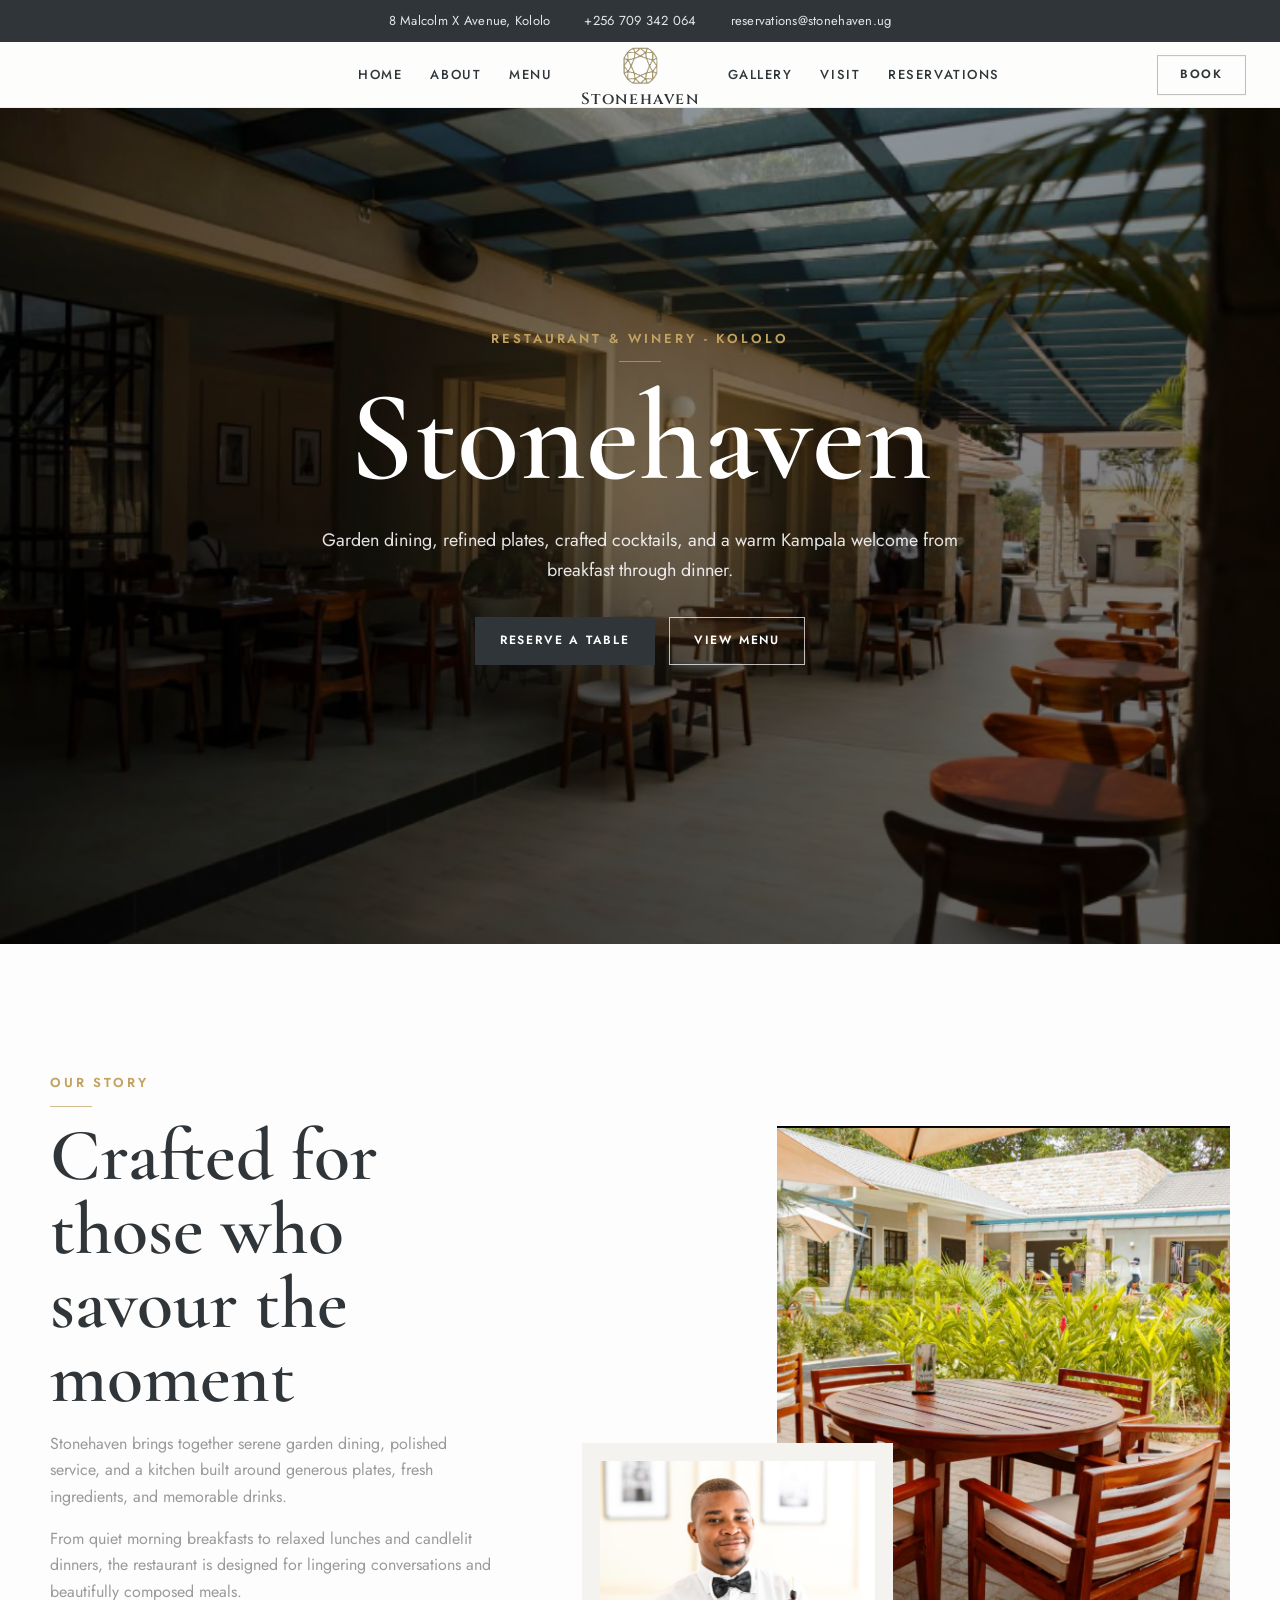
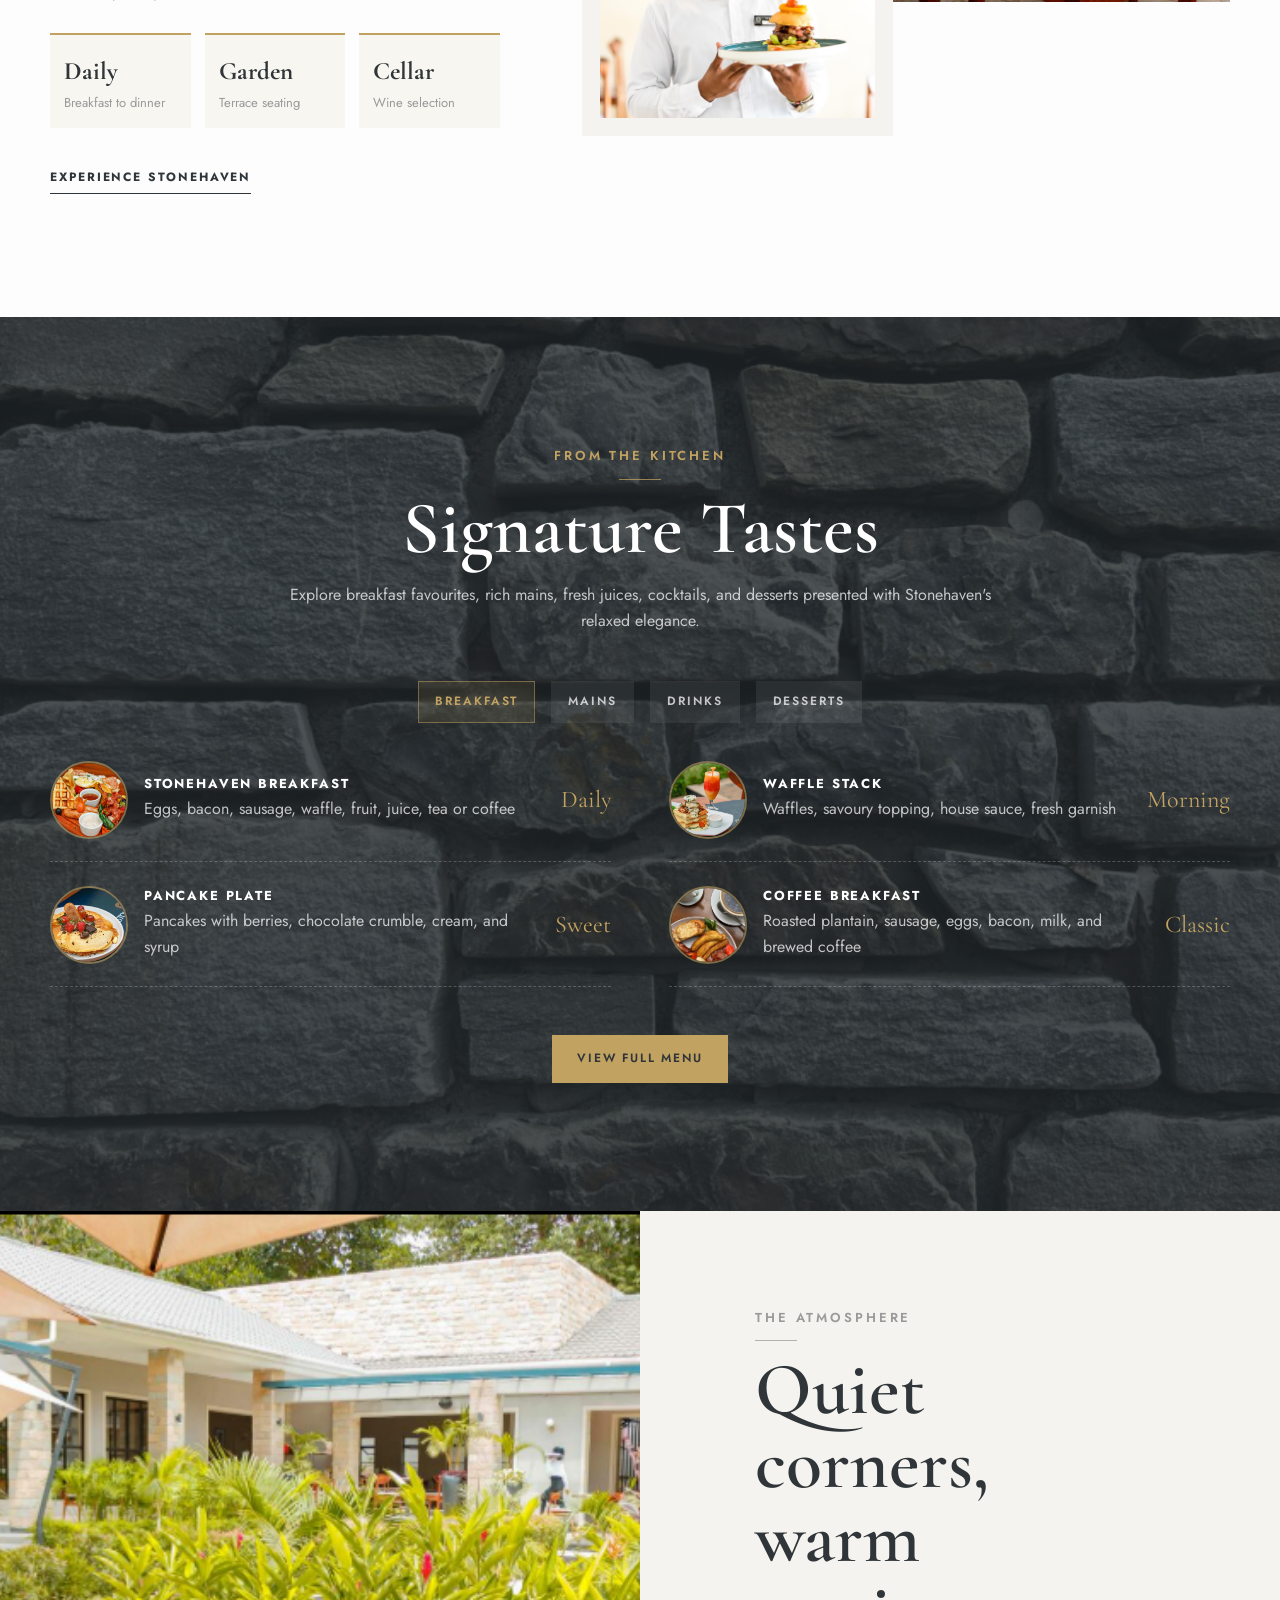
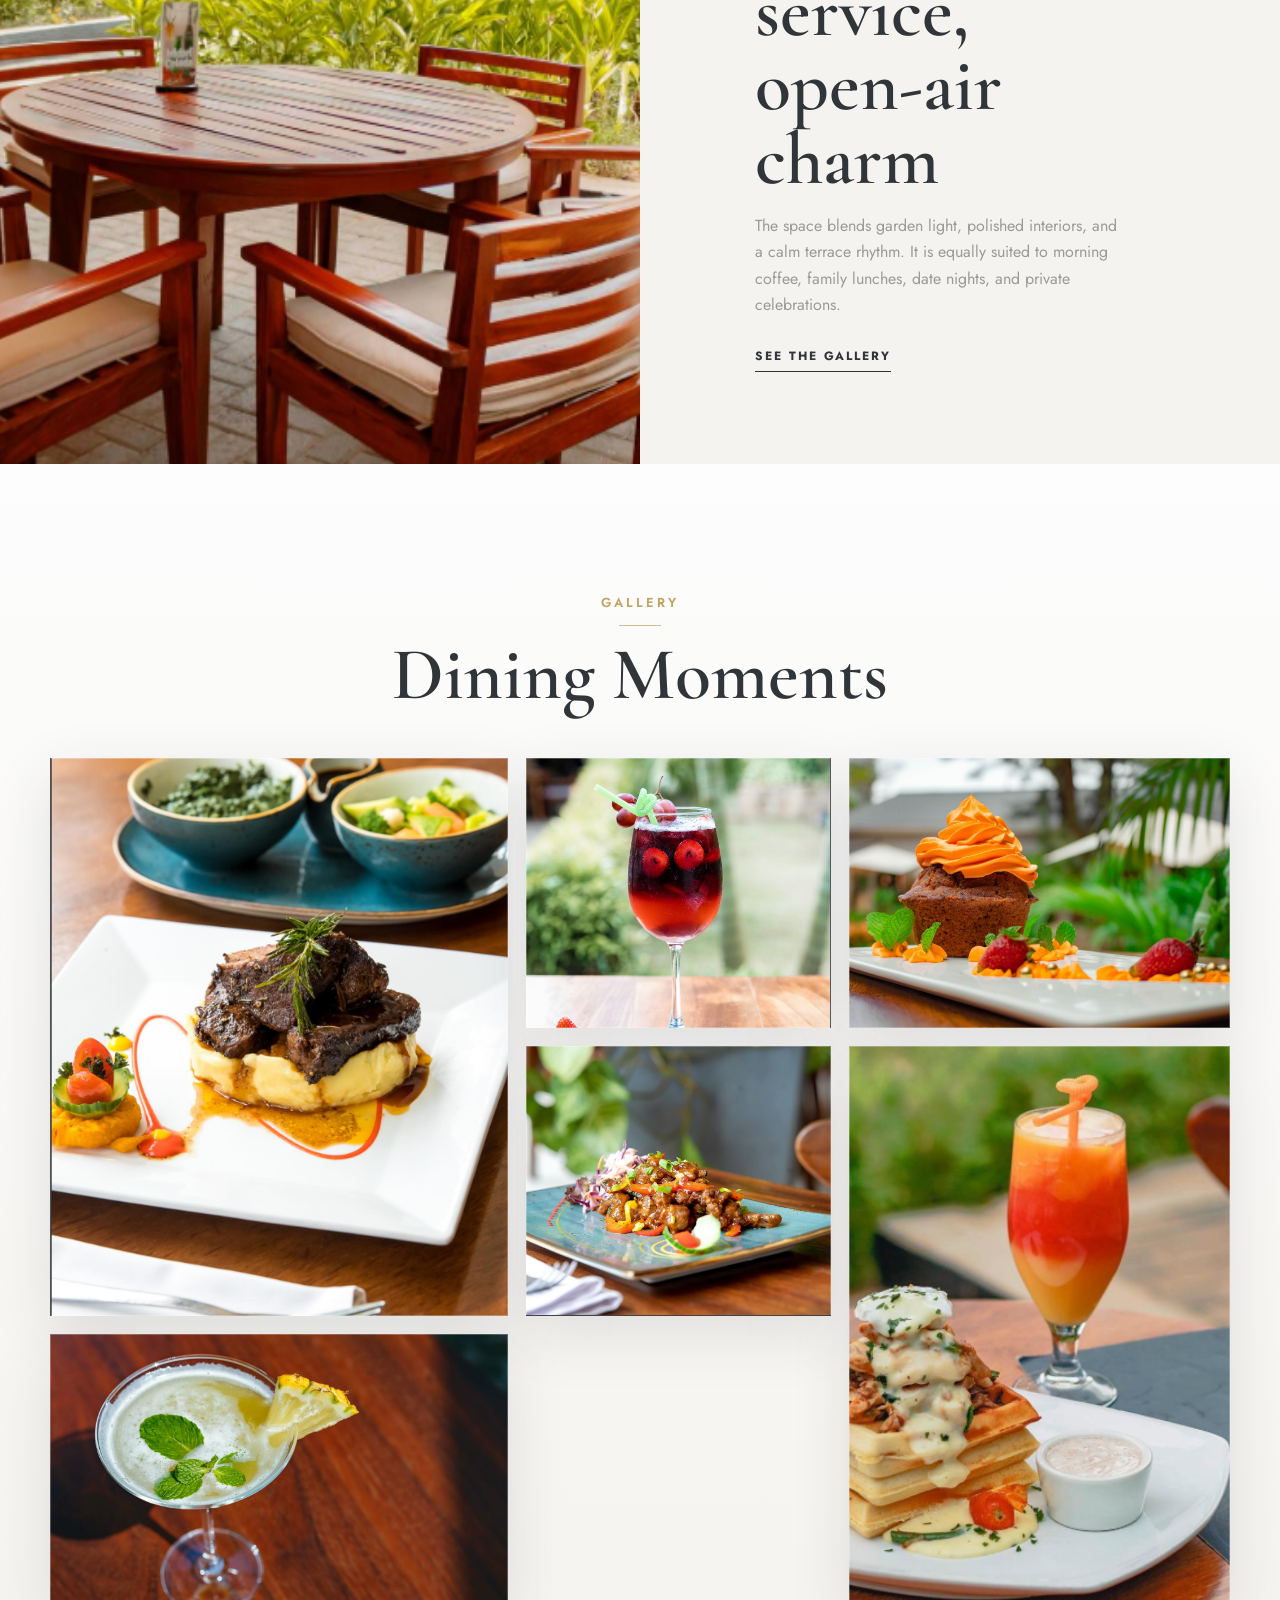
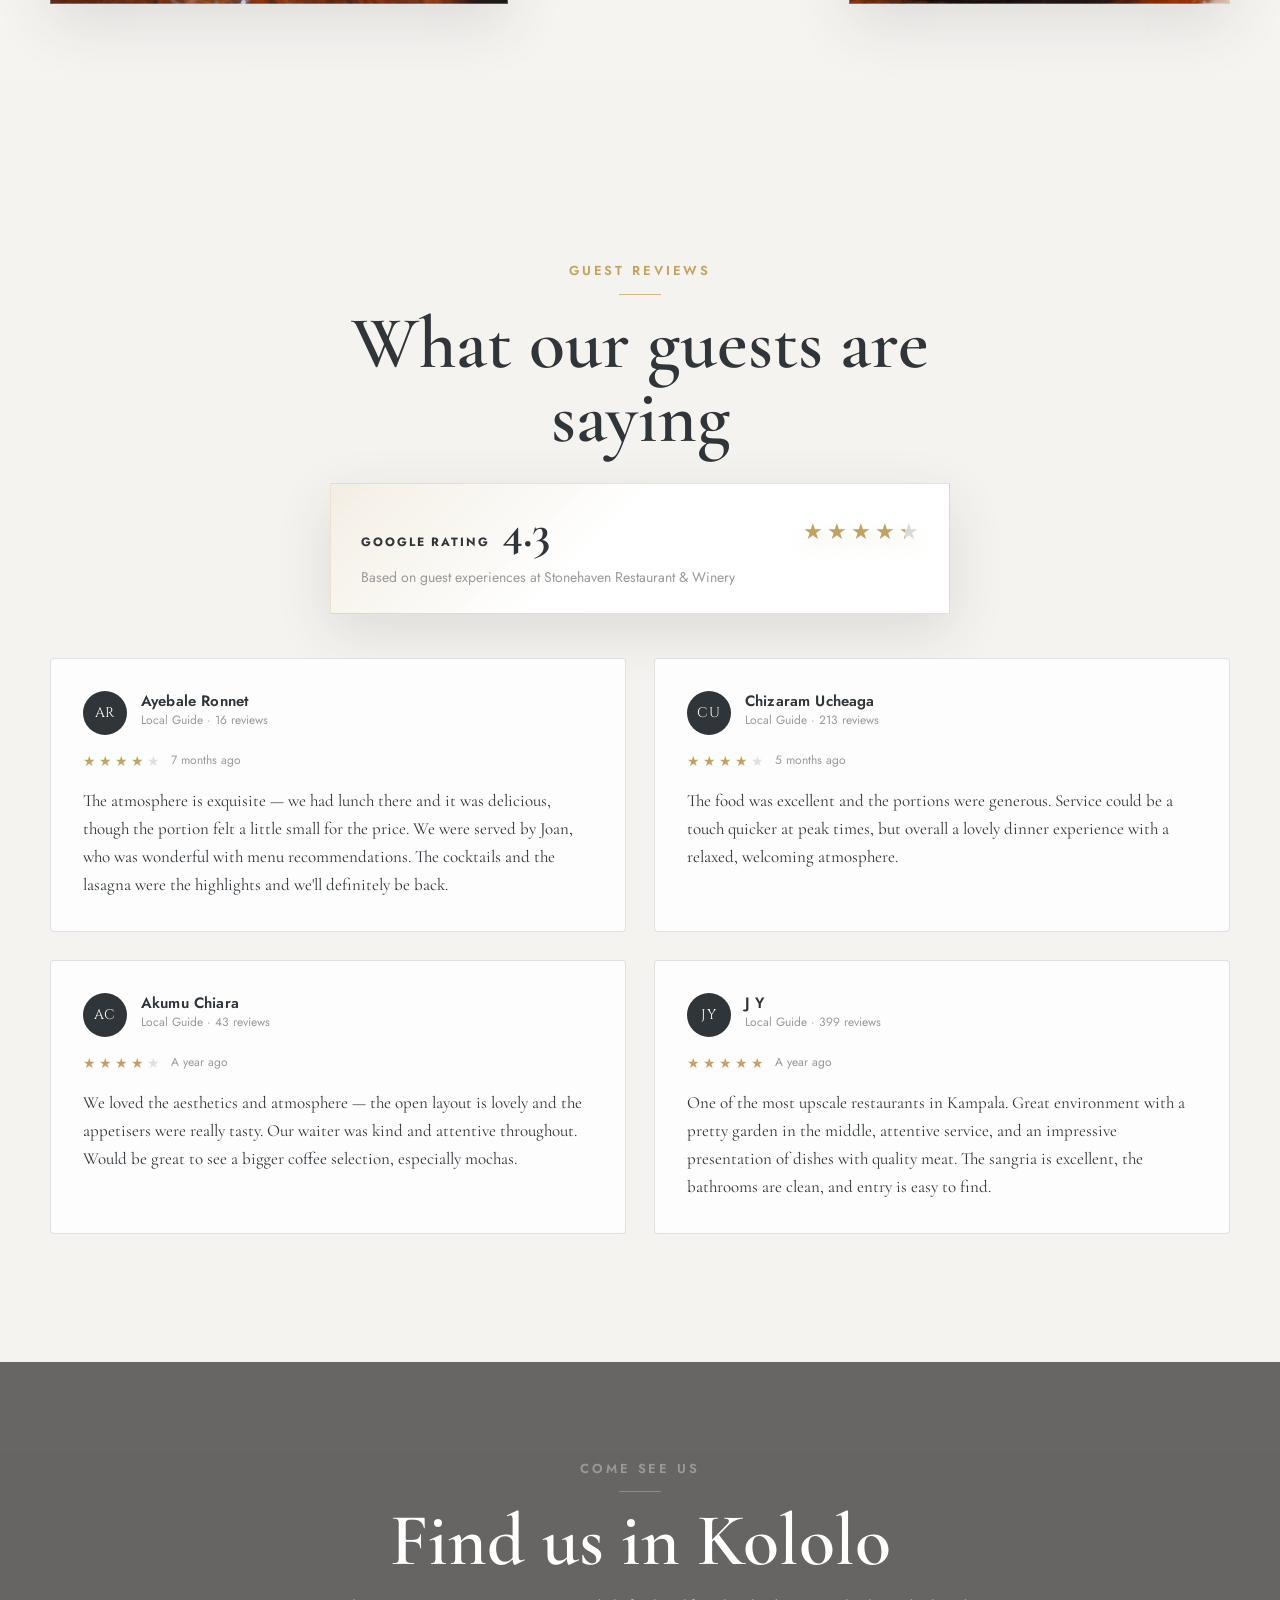
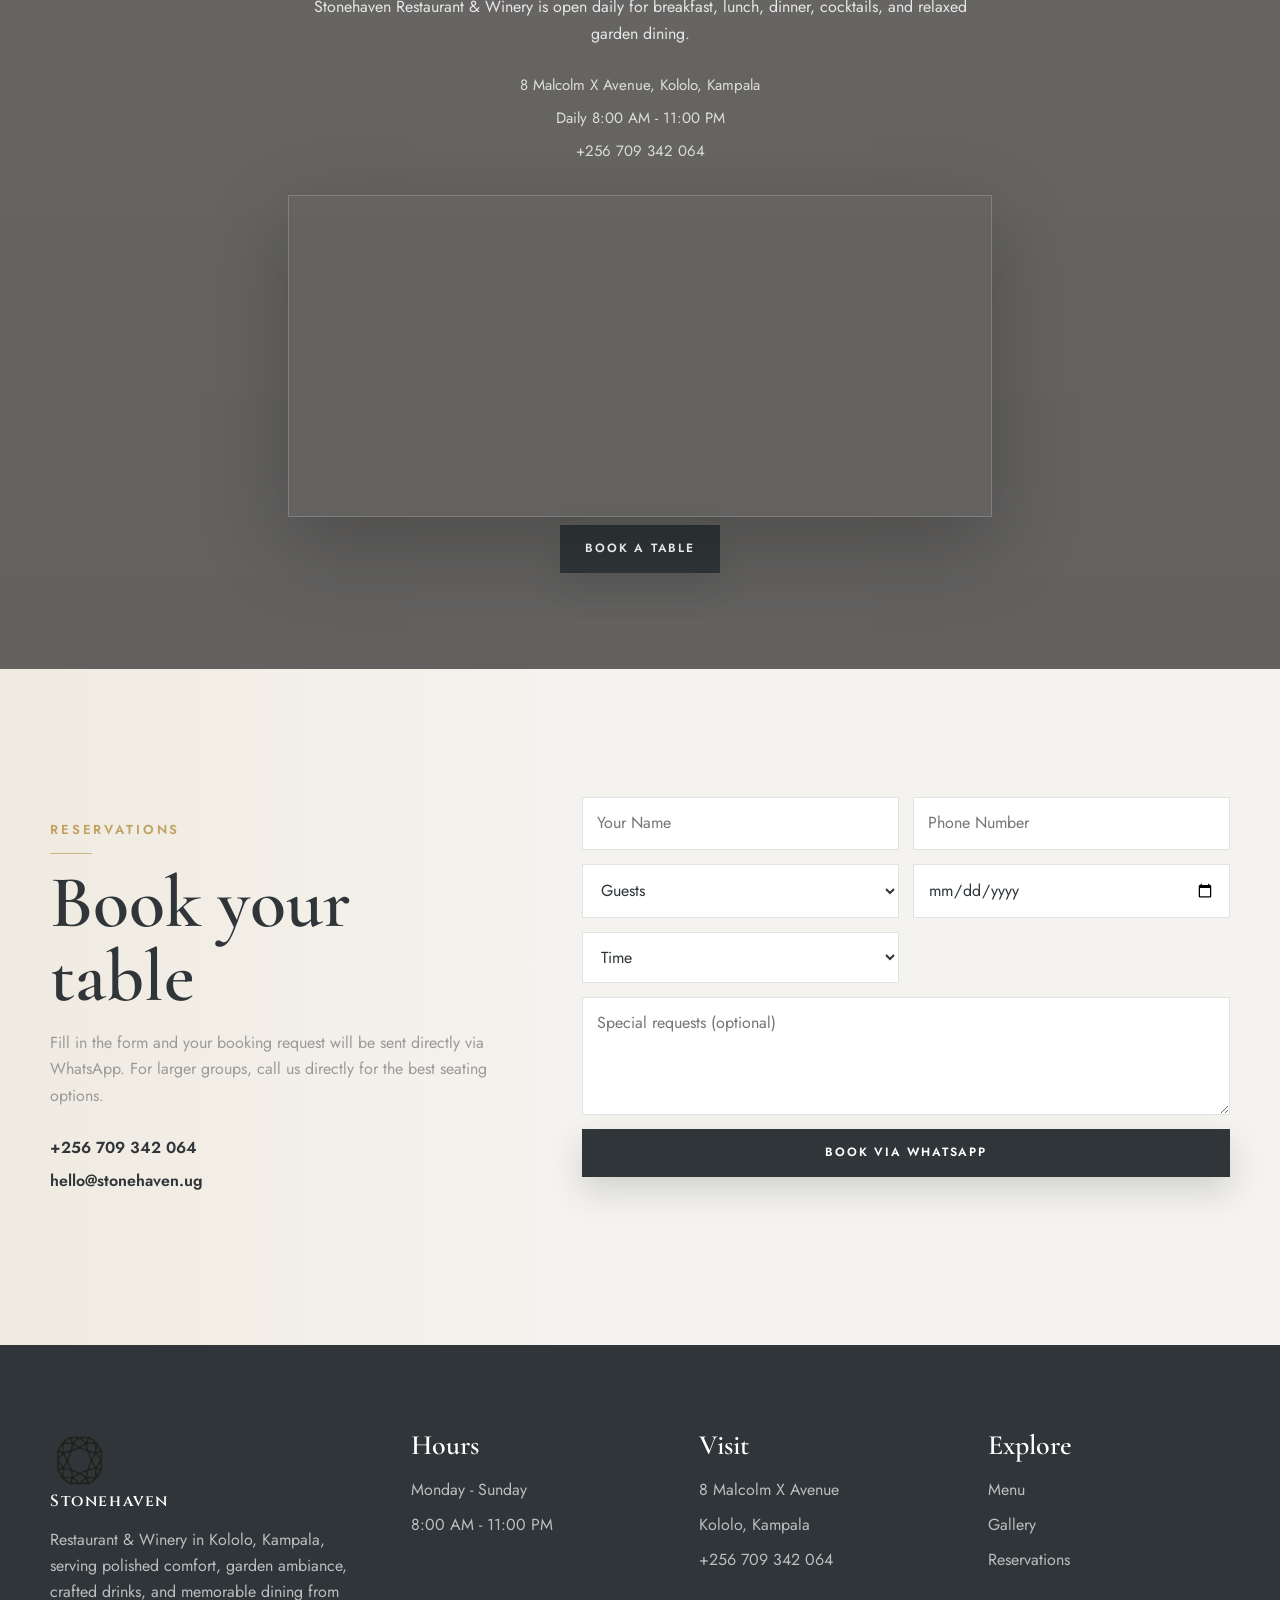
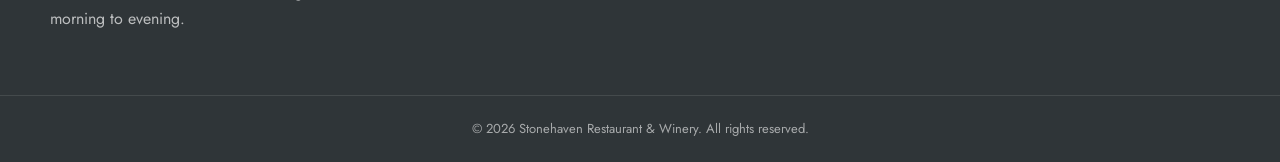
==== commit ddb04d73: "Final changes to site" ====
--- a/index.html
+++ b/index.html
@@ -100,7 +100,7 @@
       <section class="split-feature section">
         <div class="split-feature__image reveal">
           <video autoplay muted loop playsinline preload="metadata" poster="Media/More ambiance.png">
-            <source src="Media/More atmosphere.mp4" type="video/mp4">
+            <source src="Media/branch.mp4" type="video/mp4">
           </video>
         </div>
         <div class="split-feature__content reveal">
@@ -124,6 +124,106 @@
             <a class="gallery__item" href="gallery.html"><img src="Media/meat.png" alt="Stonehaven signature meat dish"></a>
             <a class="gallery__item" href="gallery.html"><img src="Media/morebreakfast2.png" alt="Stonehaven breakfast waffles"></a>
             <a class="gallery__item" href="gallery.html"><img src="Media/wine.png" alt="Stonehaven cocktail on wooden table"></a>
+          </div>
+        </div>
+      </section>
+
+      <section class="reviews section" id="reviews">
+        <div class="section__inner">
+          <div class="center-heading reveal">
+            <p class="eyebrow">Guest Reviews</p>
+            <h2>What our guests are saying</h2>
+          </div>
+          <div class="google-rating reveal" aria-label="Google rating 4.3 out of 5 stars">
+            <div>
+              <span class="google-rating__label">Google Rating</span>
+              <strong>4.3</strong>
+            </div>
+            <div class="google-rating__stars" aria-hidden="true">
+              <span>&#9733;</span>
+              <span>&#9733;</span>
+              <span>&#9733;</span>
+              <span>&#9733;</span>
+              <span class="star-partial">&#9733;</span>
+            </div>
+            <p>Based on guest experiences at Stonehaven Restaurant &amp; Winery</p>
+          </div>
+          <div class="reviews__grid reveal">
+            <article class="review-card">
+              <div class="review-card__header">
+                <div class="review-card__avatar">AR</div>
+                <div class="review-card__meta">
+                  <h3>Ayebale Ronnet</h3>
+                  <span>Local Guide &middot; 16 reviews</span>
+                </div>
+              </div>
+              <div class="review-card__rating" aria-label="4 out of 5 stars">
+                <span class="star is-filled">&#9733;</span>
+                <span class="star is-filled">&#9733;</span>
+                <span class="star is-filled">&#9733;</span>
+                <span class="star is-filled">&#9733;</span>
+                <span class="star">&#9733;</span>
+                <span class="review-card__date">7 months ago</span>
+              </div>
+              <p class="review-card__text">The atmosphere is exquisite &mdash; we had lunch there and it was delicious, though the portion felt a little small for the price. We were served by Joan, who was wonderful with menu recommendations. The cocktails and the lasagna were the highlights and we'll definitely be back.</p>
+            </article>
+
+            <article class="review-card">
+              <div class="review-card__header">
+                <div class="review-card__avatar">CU</div>
+                <div class="review-card__meta">
+                  <h3>Chizaram Ucheaga</h3>
+                  <span>Local Guide &middot; 213 reviews</span>
+                </div>
+              </div>
+              <div class="review-card__rating" aria-label="4 out of 5 stars">
+                <span class="star is-filled">&#9733;</span>
+                <span class="star is-filled">&#9733;</span>
+                <span class="star is-filled">&#9733;</span>
+                <span class="star is-filled">&#9733;</span>
+                <span class="star">&#9733;</span>
+                <span class="review-card__date">5 months ago</span>
+              </div>
+              <p class="review-card__text">The food was excellent and the portions were generous. Service could be a touch quicker at peak times, but overall a lovely dinner experience with a relaxed, welcoming atmosphere.</p>
+            </article>
+
+            <article class="review-card">
+              <div class="review-card__header">
+                <div class="review-card__avatar">AC</div>
+                <div class="review-card__meta">
+                  <h3>Akumu Chiara</h3>
+                  <span>Local Guide &middot; 43 reviews</span>
+                </div>
+              </div>
+              <div class="review-card__rating" aria-label="4 out of 5 stars">
+                <span class="star is-filled">&#9733;</span>
+                <span class="star is-filled">&#9733;</span>
+                <span class="star is-filled">&#9733;</span>
+                <span class="star is-filled">&#9733;</span>
+                <span class="star">&#9733;</span>
+                <span class="review-card__date">A year ago</span>
+              </div>
+              <p class="review-card__text">We loved the aesthetics and atmosphere &mdash; the open layout is lovely and the appetisers were really tasty. Our waiter was kind and attentive throughout. Would be great to see a bigger coffee selection, especially mochas.</p>
+            </article>
+
+            <article class="review-card">
+              <div class="review-card__header">
+                <div class="review-card__avatar">JY</div>
+                <div class="review-card__meta">
+                  <h3>J Y</h3>
+                  <span>Local Guide &middot; 399 reviews</span>
+                </div>
+              </div>
+              <div class="review-card__rating" aria-label="5 out of 5 stars">
+                <span class="star is-filled">&#9733;</span>
+                <span class="star is-filled">&#9733;</span>
+                <span class="star is-filled">&#9733;</span>
+                <span class="star is-filled">&#9733;</span>
+                <span class="star is-filled">&#9733;</span>
+                <span class="review-card__date">A year ago</span>
+              </div>
+              <p class="review-card__text">One of the most upscale restaurants in Kampala. Great environment with a pretty garden in the middle, attentive service, and an impressive presentation of dishes with quality meat. The sangria is excellent, the bathrooms are clean, and entry is easy to find.</p>
+            </article>
           </div>
         </div>
       </section>
--- a/css/styles.css
+++ b/css/styles.css
@@ -8,7 +8,11 @@
   --line: rgba(47, 53, 56, 0.14);
   --white: #ffffff;
   --gold: #C2A261;
+  --gold-dark: #9f8246;
+  --gold-soft: rgba(194, 162, 97, 0.18);
+  --charcoal-soft: rgba(47, 53, 56, 0.06);
   --shadow: 0 28px 80px rgba(0, 0, 0, 0.22);
+  --shadow-soft: 0 18px 56px rgba(47, 53, 56, 0.12);
   --serif: "Cormorant Garamond", Georgia, serif;
   --sans: "Jost", Arial, sans-serif;
   --brand: "Cinzel", Georgia, serif;
@@ -19,7 +23,7 @@
 body {
   margin: 0;
   color: var(--ink);
-  background: var(--paper);
+  background: var(--cream);
   font-family: var(--sans);
   font-size: 16px;
   line-height: 1.65;
@@ -54,7 +58,7 @@
   min-height: 64px;
   padding: 0 34px;
   display: grid;
-  grid-template-columns: 1fr auto 1fr auto;
+  grid-template-columns: minmax(0, 1fr) auto minmax(0, 1fr);
   align-items: center;
   gap: 28px;
   background: rgba(253, 253, 253, .94);
@@ -68,9 +72,10 @@
   align-items: center;
 }
 .site-header__actions {
-  grid-column: 4;
-  justify-self: end;
-  align-self: center;
+  position: absolute;
+  right: 34px;
+  top: 50%;
+  transform: translateY(-50%);
   display: flex;
   align-items: center;
 }
@@ -81,7 +86,7 @@
 .site-header--solid,
 .site-header.is-compact {
   min-height: 58px;
-  box-shadow: 0 14px 36px rgba(0,0,0,.08);
+  box-shadow: 0 14px 36px rgba(47,53,56,.1);
 }
 .site-nav {
   display: flex;
@@ -99,7 +104,9 @@
   display: inline-flex;
   align-items: center;
   padding: 22px 0;
-}
+  transition: color .22s ease;
+}
+.site-nav a:hover { color: var(--gold-dark); }
 .site-nav a::after {
   content: "";
   position: absolute;
@@ -121,6 +128,7 @@
   place-items: center;
   gap: 4px;
   text-align: center;
+  justify-self: center;
 }
 .brand__mark {
   width: 44px;
@@ -147,9 +155,11 @@
   display: none;
   width: 44px;
   height: 44px;
-  border: 0;
-  background: transparent;
+  border: 1px solid var(--line);
+  border-radius: 50%;
+  background: rgba(255,255,255,.74);
   cursor: pointer;
+  transition: border-color .22s ease, background .22s ease, box-shadow .22s ease;
 }
 .icon-button span {
   display: block;
@@ -157,7 +167,20 @@
   height: 2px;
   margin: 5px auto;
   background: var(--ink);
-}
+  transform-origin: center;
+  transition: transform .25s ease, opacity .2s ease, background .22s ease;
+}
+.icon-button:hover,
+.icon-button[aria-expanded="true"] {
+  border-color: var(--gold);
+  background: var(--primary);
+  box-shadow: 0 12px 28px rgba(47,53,56,.18);
+}
+.icon-button:hover span,
+.icon-button[aria-expanded="true"] span { background: var(--gold); }
+.icon-button[aria-expanded="true"] span:nth-child(1) { transform: translateY(7px) rotate(45deg); }
+.icon-button[aria-expanded="true"] span:nth-child(2) { opacity: 0; }
+.icon-button[aria-expanded="true"] span:nth-child(3) { transform: translateY(-7px) rotate(-45deg); }
 /* === FIX: Hide search trigger === */
 .search-trigger { display: none; }
 
@@ -179,7 +202,7 @@
   font-size: 12px;
   font-weight: 600;
   letter-spacing: .15em;
-  transition: transform .24s ease, background .24s ease, color .24s ease, border-color .24s ease;
+  transition: transform .24s ease, background .24s ease, color .24s ease, border-color .24s ease, box-shadow .24s ease;
 }
 .outline-button,
 .ghost-button {
@@ -191,10 +214,12 @@
 .quick-booking a {
   background: var(--primary);
   color: var(--white);
-}
+  box-shadow: 0 14px 32px rgba(47,53,56,.18);
+}
+.outline-button { border-color: rgba(47,53,56,.32); }
 .solid-button--light {
-  border-color: var(--white);
-  background: var(--white);
+  border-color: var(--gold);
+  background: var(--gold);
   color: var(--primary);
 }
 .hero .ghost-button {
@@ -205,7 +230,15 @@
 .solid-button:hover,
 .ghost-button:hover,
 .reservation-form button:hover,
-.quick-booking a:hover { transform: translateY(-2px); }
+.quick-booking a:hover {
+  transform: translateY(-2px);
+  border-color: var(--gold);
+  background: var(--gold);
+  color: var(--primary);
+  box-shadow: 0 18px 42px rgba(47,53,56,.22);
+}
+.outline-button:hover,
+.ghost-button:hover { background: var(--primary); color: var(--white); }
 
 .hero {
   position: relative;
@@ -232,7 +265,9 @@
   transform: scale(1);
 }
 .hero__overlay {
-  background: linear-gradient(rgba(0,0,0,.46), rgba(0,0,0,.46));
+  background:
+    radial-gradient(circle at 50% 44%, rgba(194,162,97,.2), transparent 34%),
+    linear-gradient(rgba(0,0,0,.38), rgba(0,0,0,.62));
 }
 .hero__content {
   position: relative;
@@ -249,6 +284,22 @@
   font-size: 13px;
   font-weight: 600;
   letter-spacing: .22em;
+}
+.eyebrow::after {
+  content: "";
+  display: block;
+  width: 42px;
+  height: 1px;
+  margin: 12px 0 0;
+  background: currentColor;
+  opacity: .72;
+}
+.center-heading .eyebrow::after,
+.hero__content .eyebrow::after,
+.page-hero .eyebrow::after,
+.visit__content .eyebrow::after {
+  margin-right: auto;
+  margin-left: auto;
 }
 h1, h2, h3 {
   margin: 0;
@@ -276,10 +327,18 @@
   border-radius: 0;
   background: var(--white);
   color: var(--ink);
+  transition: border-color .2s ease, box-shadow .2s ease;
 }
 textarea { min-height: 118px; resize: vertical; }
-
-.section { padding: 128px 0; }
+input:focus,
+select:focus,
+textarea:focus {
+  border-color: var(--gold);
+  box-shadow: 0 0 0 3px rgba(194,162,97,.16);
+  outline: 0;
+}
+
+.section { padding: 128px 0; background: var(--paper); }
 .section__inner { width: min(1180px, calc(100% - 48px)); margin: 0 auto; }
 .intro__grid,
 .reservation-section__grid,
@@ -303,7 +362,9 @@
   font-size: 12px;
   font-weight: 700;
   letter-spacing: .16em;
-}
+  transition: color .22s ease;
+}
+.text-link:hover { color: var(--gold-dark); }
 .text-link::after {
   content: "";
   position: absolute;
@@ -320,8 +381,9 @@
   margin: 28px 0;
 }
 .feature-stats span {
-  padding-top: 14px;
-  border-top: 1px solid var(--line);
+  padding: 16px 14px 14px;
+  border-top: 2px solid var(--gold);
+  background: rgba(194,162,97,.08);
   color: var(--muted);
   font-size: 13px;
 }
@@ -348,12 +410,12 @@
   bottom: 0;
   width: 48%;
   height: 48%;
-  border: 18px solid var(--paper);
+  border: 18px solid var(--cream);
 }
 
 .section--dark {
   background:
-    linear-gradient(rgba(0,0,0,.62), rgba(0,0,0,.62)),
+    linear-gradient(rgba(32,38,42,.78), rgba(32,38,42,.82)),
     url("../Media/wall.jpg") center / cover;
   color: var(--white);
 }
@@ -374,18 +436,26 @@
 }
 .menu-tabs button,
 .filter-bar button {
-  border: 0;
-  border-bottom: 1px solid transparent;
-  background: transparent;
+  min-height: 42px;
+  padding: 0 16px;
+  border: 1px solid transparent;
+  background: rgba(255,255,255,.07);
   color: rgba(255,255,255,.72);
   cursor: pointer;
   text-transform: uppercase;
   font-size: 12px;
   font-weight: 600;
   letter-spacing: .16em;
+  transition: background .22s ease, color .22s ease, border-color .22s ease;
 }
 .menu-tabs button.is-active,
-.filter-bar button.is-active { color: var(--gold); border-color: currentColor; }
+.filter-bar button.is-active,
+.menu-tabs button:hover,
+.filter-bar button:hover {
+  color: var(--gold);
+  border-color: rgba(194,162,97,.48);
+  background: rgba(194,162,97,.12);
+}
 .menu-grid {
   display: grid;
   grid-template-columns: repeat(2, minmax(0, 1fr));
@@ -403,6 +473,7 @@
   width: 78px;
   height: 78px;
   border-radius: 50%;
+  border: 2px solid rgba(194,162,97,.56);
 }
 .menu-item h3 {
   margin-bottom: 6px;
@@ -428,7 +499,7 @@
   max-width: 600px;
   padding: 96px 9vw;
 }
-.gallery { background: var(--paper); }
+.gallery { background: linear-gradient(180deg, var(--paper), var(--cream)); }
 .gallery__track {
   display: grid;
   grid-template-columns: 1.2fr .8fr 1fr;
@@ -439,6 +510,14 @@
   position: relative;
   overflow: hidden;
   cursor: pointer;
+  box-shadow: var(--shadow-soft);
+}
+.gallery__item::after {
+  content: "";
+  position: absolute;
+  inset: 0;
+  border: 1px solid rgba(255,255,255,.26);
+  pointer-events: none;
 }
 .gallery__item:nth-child(1),
 .gallery__item:nth-child(5) { grid-row: span 2; }
@@ -488,7 +567,11 @@
   height: 320px;
   border: 0;
 }
-.reservation-section { background: var(--cream); }
+.reservation-section {
+  background:
+    linear-gradient(90deg, rgba(194,162,97,.1), transparent 44%),
+    var(--cream);
+}
 .contact-list { display: grid; gap: 7px; margin-top: 26px; color: var(--primary); font-weight: 600; }
 .reservation-form {
   display: grid;
@@ -514,7 +597,9 @@
   inset: 0;
 }
 .page-hero__overlay {
-  background: linear-gradient(rgba(0,0,0,.38), rgba(0,0,0,.72));
+  background:
+    radial-gradient(circle at 50% 45%, rgba(194,162,97,.16), transparent 36%),
+    linear-gradient(rgba(0,0,0,.34), rgba(0,0,0,.76));
 }
 .page-hero__content {
   position: relative;
@@ -525,7 +610,10 @@
 }
 .page-hero h1 { font-size: clamp(48px, 8vw, 96px); }
 .page-hero p:not(.eyebrow) { max-width: 650px; margin: 24px auto 0; color: rgba(255,255,255,.82); }
-.menu-page { background: var(--paper); }
+.menu-page {
+  background:
+    linear-gradient(180deg, var(--paper), var(--cream) 48%, var(--paper));
+}
 .menu-category {
   display: grid;
   grid-template-columns: .92fr 1.08fr;
@@ -536,18 +624,32 @@
 .menu-category--reverse { direction: rtl; }
 .menu-category--reverse > * { direction: ltr; }
 .menu-category__media {
-  min-height: 520px;
+  min-height: 0;
+  aspect-ratio: 5 / 4;
   overflow: hidden;
-  box-shadow: var(--shadow);
-}
+  background: var(--primary-700);
+  box-shadow: var(--shadow-soft);
+}
+.menu-category__media img {
+  transform: scale(1.045);
+  transition: transform .5s ease;
+}
+.menu-category:hover .menu-category__media img { transform: scale(1.075); }
+.menu-category__content { padding: 28px 0; }
 .menu-list {
   display: grid;
   gap: 18px;
   margin-top: 28px;
 }
 .menu-list article {
-  padding-bottom: 18px;
+  padding: 0 0 18px 18px;
   border-bottom: 1px dashed var(--line);
+  border-left: 2px solid transparent;
+  transition: border-color .2s ease, transform .2s ease;
+}
+.menu-list article:hover {
+  border-left-color: var(--gold);
+  transform: translateX(4px);
 }
 .menu-list strong {
   display: block;
@@ -560,14 +662,26 @@
 .menu-card-grid {
   display: grid;
   grid-template-columns: repeat(4, 1fr);
-  gap: 20px;
+  gap: 18px;
   margin: 0 0 96px;
 }
 .dish-card {
   background: var(--white);
-  box-shadow: 0 16px 48px rgba(0,0,0,.08);
-}
-.dish-card img { height: 240px; }
+  border: 1px solid rgba(47,53,56,.08);
+  box-shadow: var(--shadow-soft);
+  overflow: hidden;
+  transition: transform .24s ease, box-shadow .24s ease;
+}
+.dish-card:hover {
+  transform: translateY(-4px);
+  box-shadow: 0 24px 64px rgba(47,53,56,.16);
+}
+.dish-card img {
+  height: auto;
+  aspect-ratio: 4 / 3;
+  background: var(--primary-700);
+  transform: scale(1.06);
+}
 .dish-card div { padding: 22px; }
 .dish-card h3 { color: var(--primary); font-size: 30px; }
 .dish-card p:last-child { color: var(--muted); margin-bottom: 0; }
@@ -577,10 +691,14 @@
   margin-top: 32px;
   padding: 72px 48px;
   text-align: center;
-  background: var(--cream);
+  background:
+    linear-gradient(rgba(47,53,56,.88), rgba(47,53,56,.9)),
+    url("../Media/wall.jpg") center / cover;
+  color: var(--white);
+  box-shadow: var(--shadow-soft);
 }
 .full-menu-cta h2 { margin: 12px 0 20px; }
-.full-menu-cta p:not(.eyebrow) { max-width: 520px; margin: 0 auto 36px; color: var(--muted); }
+.full-menu-cta p:not(.eyebrow) { max-width: 520px; margin: 0 auto 36px; color: rgba(255,255,255,.72); }
 @media (max-width: 720px) {
   .full-menu-cta { padding: 54px 24px; }
 }
@@ -604,6 +722,16 @@
   margin-bottom: 46px;
 }
 .filter-bar button { color: var(--primary); }
+.filter-bar button {
+  background: var(--white);
+  border-color: var(--line);
+}
+.filter-bar button:hover,
+.filter-bar button.is-active {
+  color: var(--primary);
+  border-color: var(--gold);
+  background: rgba(194,162,97,.14);
+}
 .masonry-gallery {
   columns: 4 230px;
   column-gap: 18px;
@@ -684,14 +812,17 @@
 .side-panel {
   position: fixed;
   z-index: 100;
-  inset: 0 auto 0 0;
-  width: min(420px, 92vw);
-  padding: 38px;
-  background: var(--paper);
-  box-shadow: var(--shadow);
-  transform: translateX(-105%);
+  inset: 0 0 0 auto;
+  width: min(440px, 92vw);
+  padding: 34px;
+  background:
+    linear-gradient(160deg, rgba(194,162,97,.12), transparent 34%),
+    var(--primary);
+  color: var(--white);
+  box-shadow: -24px 0 70px rgba(0,0,0,.34);
+  transform: translateX(105%);
   visibility: hidden;
-  transition: transform .34s ease, visibility .34s ease;
+  transition: transform .36s cubic-bezier(.22, 1, .36, 1), visibility .36s ease;
 }
 .side-panel.is-open {
   transform: translateX(0);
@@ -700,28 +831,50 @@
 .panel-close {
   margin: 0 0 34px auto;
   display: block;
-  border: 0;
-  background: transparent;
+  min-height: 38px;
+  padding: 0 14px;
+  border: 1px solid rgba(255,255,255,.18);
+  background: rgba(255,255,255,.06);
   cursor: pointer;
-  color: var(--muted);
+  color: rgba(255,255,255,.78);
   text-transform: uppercase;
   font-size: 12px;
   letter-spacing: .16em;
 }
 .side-panel__nav {
   display: grid;
-  gap: 18px;
+  gap: 8px;
   margin: 42px 0;
   font-family: var(--serif);
-  font-size: 34px;
+  font-size: clamp(30px, 8vw, 42px);
   line-height: 1;
+}
+.side-panel__nav a {
+  min-height: 54px;
+  display: flex;
+  align-items: center;
+  border-bottom: 1px solid rgba(255,255,255,.12);
+  transition: color .2s ease, padding .2s ease, border-color .2s ease;
+}
+.side-panel__nav a:hover {
+  padding-left: 10px;
+  border-color: rgba(194,162,97,.7);
+  color: var(--gold);
+}
+.side-panel .brand {
+  justify-items: start;
+  color: var(--white);
+}
+.side-panel .brand__mark {
+  background: var(--white);
+  box-shadow: 0 12px 34px rgba(0,0,0,.22);
 }
 .side-panel__footer {
   position: absolute;
   right: 38px;
   bottom: 38px;
   left: 38px;
-  color: var(--muted);
+  color: rgba(255,255,255,.66);
 }
 .search-screen {
   position: fixed;
@@ -789,7 +942,8 @@
   position: fixed;
   z-index: 90;
   inset: 0;
-  background: rgba(0,0,0,.48);
+  background: rgba(20,24,26,.62);
+  backdrop-filter: blur(3px);
   opacity: 0;
   pointer-events: none;
   transition: opacity .28s ease;
@@ -829,10 +983,25 @@
 }
 
 @media (max-width: 1080px) {
-  .site-header { grid-template-columns: auto 1fr; min-height: 64px; }
-  .site-nav, .site-header__reserve { display: none; }
+  .topbar { display: none; }
+  .site-header {
+    grid-template-columns: 44px 1fr 44px;
+    min-height: 68px;
+    padding: 0 22px;
+  }
+  .site-nav,
+  .site-header > .site-nav--right,
+  .site-header__actions { display: none; }
   .icon-button { display: block; }
-  .brand { justify-self: center; }
+  .site-header__menu {
+    grid-column: 1;
+    justify-self: start;
+  }
+  .brand {
+    grid-column: 2;
+    justify-self: center;
+  }
+  .brand__text { display: none; }
   .quick-booking { grid-template-columns: repeat(2, minmax(0, 1fr)); }
   .quick-booking span, .quick-booking strong, .quick-booking a { grid-column: 1 / -1; }
   .intro__grid,
@@ -878,11 +1047,20 @@
   .gallery__item:nth-child(1), .gallery__item:nth-child(5) { grid-row: span 1; }
   .visit__media { background-attachment: scroll; }
   .visit__map iframe { height: 240px; }
-  .side-panel { padding: 30px 24px; }
+  .side-panel {
+    width: min(390px, 94vw);
+    padding: 30px 24px;
+  }
   .side-panel__footer { right: 24px; bottom: 24px; left: 24px; }
   .page-hero { min-height: 520px; }
   .page-hero__content { width: min(100% - 32px, 980px); padding-bottom: 70px; }
-  .menu-category__media { min-height: 380px; }
+  .menu-category {
+    gap: 28px;
+    margin-bottom: 72px;
+  }
+  .menu-category__media { aspect-ratio: 4 / 3; }
+  .menu-category__content { padding: 0; }
+  .dish-card div { padding: 20px; }
   .masonry-gallery { columns: 2 150px; column-gap: 10px; }
   .masonry-gallery button { margin-bottom: 10px; }
 }
@@ -892,3 +1070,164 @@
   .hero__actions { flex-direction: column; align-items: stretch; }
   .masonry-gallery { columns: 1; }
 }
+
+/* Guest Reviews */
+.reviews { background: var(--cream); }
+.google-rating {
+  width: min(620px, 100%);
+  margin: -18px auto 44px;
+  padding: 24px 30px;
+  display: grid;
+  grid-template-columns: auto 1fr;
+  align-items: center;
+  gap: 12px 24px;
+  background:
+    linear-gradient(135deg, rgba(194,162,97,.16), rgba(255,255,255,.92) 44%),
+    var(--paper);
+  border: 1px solid rgba(194,162,97,.32);
+  box-shadow: var(--shadow-soft);
+  text-align: left;
+}
+.google-rating > div:first-child {
+  display: flex;
+  align-items: baseline;
+  gap: 12px;
+}
+.google-rating__label {
+  color: var(--primary);
+  text-transform: uppercase;
+  font-size: 12px;
+  font-weight: 700;
+  letter-spacing: .16em;
+}
+.google-rating strong {
+  color: var(--primary);
+  font-family: var(--serif);
+  font-size: 46px;
+  line-height: 1;
+}
+.google-rating__stars {
+  display: flex;
+  justify-content: flex-end;
+  gap: 4px;
+  color: var(--gold);
+  font-size: 22px;
+  line-height: 1;
+  text-shadow: 0 8px 18px rgba(194,162,97,.24);
+}
+.google-rating__stars .star-partial {
+  color: transparent;
+  background: linear-gradient(90deg, var(--gold) 30%, rgba(47,53,56,.18) 30%);
+  -webkit-background-clip: text;
+  background-clip: text;
+}
+.google-rating p {
+  grid-column: 1 / -1;
+  margin: 0;
+  color: var(--muted);
+  font-size: 14px;
+}
+.reviews__grid {
+  display: grid;
+  grid-template-columns: repeat(2, minmax(0, 1fr));
+  gap: 28px;
+}
+.review-card {
+  background: var(--paper);
+  border: 1px solid var(--line);
+  border-radius: 4px;
+  padding: 32px;
+  display: flex;
+  flex-direction: column;
+  gap: 16px;
+}
+.review-card__header {
+  display: flex;
+  align-items: center;
+  gap: 14px;
+}
+.review-card__avatar {
+  width: 44px;
+  height: 44px;
+  border-radius: 50%;
+  background: var(--ink);
+  color: var(--white);
+  font-family: var(--brand);
+  font-size: 14px;
+  letter-spacing: .04em;
+  display: flex;
+  align-items: center;
+  justify-content: center;
+  flex-shrink: 0;
+}
+.review-card__meta h3 {
+  font-family: var(--sans);
+  font-size: 15px;
+  font-weight: 600;
+  letter-spacing: .01em;
+  margin: 0;
+  color: var(--ink);
+}
+.review-card__meta span {
+  display: block;
+  font-size: 12px;
+  color: var(--muted);
+  margin-top: 2px;
+}
+.review-card__rating {
+  display: flex;
+  align-items: center;
+  gap: 3px;
+}
+.review-card__rating .star {
+  font-size: 14px;
+  line-height: 1;
+  color: var(--line);
+}
+.review-card__rating .star.is-filled { color: var(--gold); }
+.review-card__date {
+  margin-left: 8px;
+  font-size: 12px;
+  color: var(--muted);
+}
+.review-card__text {
+  font-family: var(--serif);
+  font-size: 17px;
+  line-height: 1.65;
+  color: var(--ink);
+  margin: 0;
+}
+
+@media (max-width: 1080px) {
+  .reviews__grid { grid-template-columns: 1fr; }
+}
+@media (max-width: 720px) {
+  .google-rating {
+    margin: -14px auto 34px;
+    padding: 22px;
+    grid-template-columns: 1fr;
+    text-align: center;
+  }
+  .google-rating > div:first-child,
+  .google-rating__stars {
+    justify-content: center;
+  }
+  .google-rating strong { font-size: 42px; }
+  .review-card { padding: 24px; }
+  .review-card__text { font-size: 16px; }
+}
+@media (max-width: 440px) {
+  .google-rating {
+    padding: 20px 16px;
+    gap: 10px;
+  }
+  .google-rating > div:first-child {
+    display: grid;
+    gap: 4px;
+  }
+  .google-rating__stars { font-size: 20px; }
+  .review-card__header { gap: 10px; }
+  .review-card__avatar { width: 38px; height: 38px; font-size: 12px; }
+  .review-card__rating .star { font-size: 13px; }
+  .review-card__date { margin-left: 6px; font-size: 11px; }
+}
